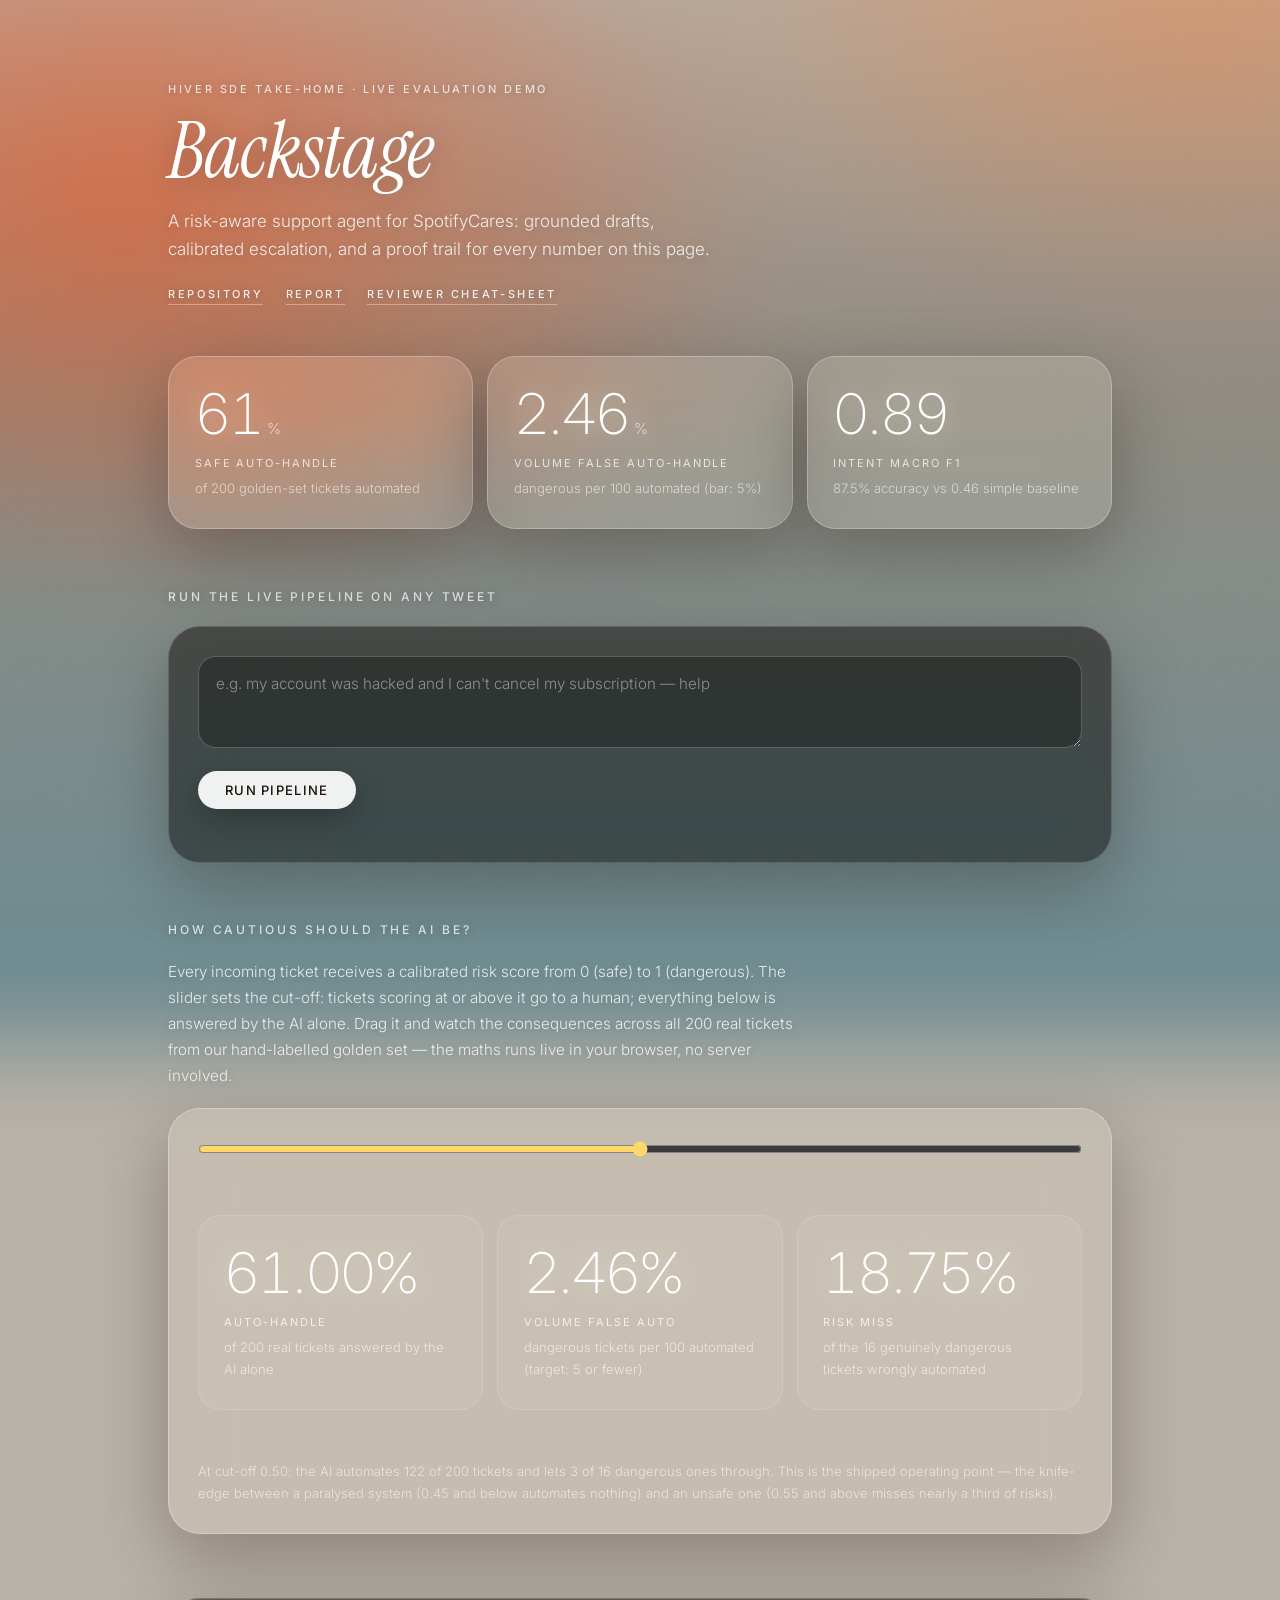
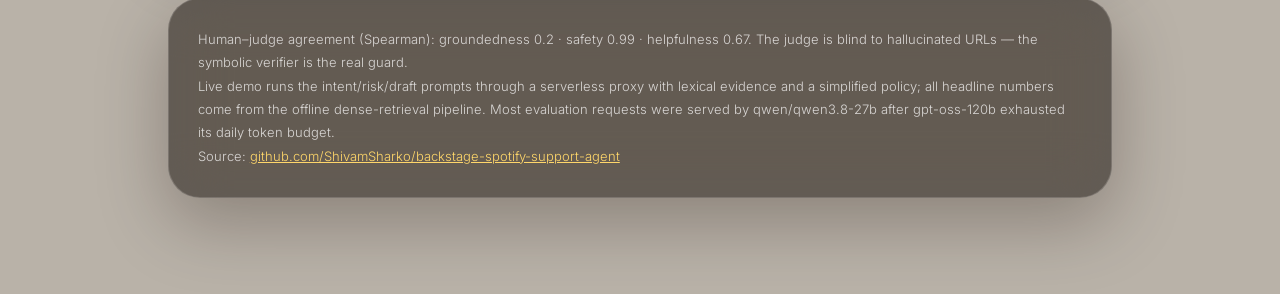
==== web/index.html @ 14a03a80 "Spotify-branded blurred photo backgrounds: desktop + mobile variants" ====
<!doctype html>
<html lang="en">
<head>
<meta charset="utf-8">
<meta name="viewport" content="width=device-width,initial-scale=1">
<title>Backstage — SpotifyCares AI support agent</title>
<link rel="preconnect" href="https://fonts.googleapis.com">
<link rel="preconnect" href="https://fonts.gstatic.com" crossorigin>
<link href="https://fonts.googleapis.com/css2?family=Inter:wght@200;300;400;500&family=Instrument+Serif:ital@0;1&display=swap" rel="stylesheet">
<link rel="stylesheet" href="styles.css">
</head>
<body>
<div class="bg"></div><div class="grain"></div>
<div class="wrap">
  <header>
    <div class="eyebrow">Hiver SDE take-home · live evaluation demo</div>
    <h1>Backstage</h1>
    <p class="lede">A risk-aware support agent for SpotifyCares: grounded drafts, calibrated escalation, and a proof trail for every number on this page.</p>
    <nav class="eyebrow links">
      <a href="https://github.com/ShivamSharko/backstage-spotify-support-agent">repository</a>
      <a href="https://github.com/ShivamSharko/backstage-spotify-support-agent/blob/main/REPORT.md">report</a>
      <a href="https://github.com/ShivamSharko/backstage-spotify-support-agent/blob/main/REVIEW.md">reviewer cheat-sheet</a>
    </nav>
  </header>

  <div class="nums" id="nums"></div>

  <section>
    <h2>Run the live pipeline on any tweet</h2>
    <div class="panel glass dark">
      <textarea id="tweet" placeholder="e.g. my account was hacked and I can't cancel my subscription — help"></textarea>
      <button id="run">Run pipeline</button>
      <div id="out"></div>
    </div>
  </section>

  <section>
    <h2>How cautious should the AI be?</h2>
    <p class="expl">Every incoming ticket receives a calibrated risk score from 0 (safe) to 1 (dangerous). The slider sets the cut-off: tickets scoring at or above it go to a human; everything below is answered by the AI alone. Drag it and watch the consequences across all 200 real tickets from our hand-labelled golden set — the maths runs live in your browser, no server involved.</p>
    <div class="panel glass">
      <input type="range" id="thr" min="0.05" max="0.95" step="0.01" value="0.50">
      <div class="nums thin" id="live"></div>
      <p class="fine" id="thrlabel"></p>
    </div>
  </section>

  <footer id="foot" class="glass dark"></footer>
</div>
<script src="app.js"></script>
</body>
</html>
---- web/styles.css ----
*{box-sizing:border-box;margin:0}
body{background:#b9b2a8;color:#fff;font:400 1rem/1.65 "Inter",system-ui,sans-serif;-webkit-font-smoothing:antialiased;min-height:100vh;overflow-x:hidden}
.bg{position:fixed;inset:-80px;z-index:0;background:#b9b2a8 url("assets/bg.jpg") center/cover no-repeat;filter:blur(42px) saturate(1.35) brightness(.94);transform:scale(1.12)}
.bg::after{content:"";position:absolute;inset:0;background:radial-gradient(60% 50% at 18% 28%,rgba(232,80,30,.5),transparent 70%),radial-gradient(50% 40% at 85% 12%,rgba(242,136,75,.42),transparent 70%),linear-gradient(180deg,rgba(233,228,221,.38),rgba(12,10,9,.18) 42%,rgba(22,96,122,.38) 92%)}
@media (max-width:640px){.bg{background-image:url("assets/bg-mobile.jpg")}}
.grain{position:fixed;inset:0;z-index:1;opacity:.08;pointer-events:none;background-image:url("data:image/svg+xml,%3Csvg xmlns='http://www.w3.org/2000/svg' width='120' height='120'%3E%3Cfilter id='n'%3E%3CfeTurbulence type='fractalNoise' baseFrequency='0.9' numOctaves='2'/%3E%3C/filter%3E%3Crect width='120' height='120' filter='url(%23n)' opacity='0.6'/%3E%3C/svg%3E")}
.wrap{position:relative;z-index:2;max-width:62rem;margin:0 auto;padding:5rem 1.5rem 6rem}
.eyebrow{font-size:.6875rem;letter-spacing:.24em;text-transform:uppercase;color:rgba(255,255,255,.74);font-weight:500;text-shadow:0 1px 10px rgba(0,0,0,.28)}
.links{margin-top:1.4rem;display:flex;gap:1.4rem;flex-wrap:wrap}
.links a{color:rgba(255,255,255,.88);text-decoration:none;border-bottom:1px solid rgba(255,255,255,.35)}
.links a:hover{color:#ffd76a;border-color:#ffd76a}
h1{font-family:"Instrument Serif",serif;font-style:italic;font-weight:400;font-size:clamp(3rem,7.5vw,4.8rem);line-height:1;letter-spacing:-.01em;margin-top:.9rem;text-shadow:0 2px 30px rgba(0,0,0,.28)}
.lede{max-width:34rem;color:rgba(255,255,255,.85);font-size:1.0625rem;font-weight:300;margin-top:1.1rem;text-shadow:0 1px 12px rgba(0,0,0,.22)}
.expl{max-width:40rem;color:rgba(255,255,255,.82);font-size:.95rem;font-weight:300;line-height:1.7;margin-bottom:1.2rem;text-shadow:0 1px 12px rgba(0,0,0,.25)}
.glass{background:rgba(255,255,255,.14);backdrop-filter:blur(28px) saturate(1.6);-webkit-backdrop-filter:blur(28px) saturate(1.6);border:1px solid rgba(255,255,255,.28);box-shadow:0 24px 70px rgba(20,8,2,.28)}
.glass.dark{background:rgba(18,13,10,.52);border-color:rgba(255,255,255,.16)}
.nums{display:grid;grid-template-columns:repeat(3,1fr);gap:14px;margin:3.2rem 0}
.num{background:rgba(255,255,255,.14);backdrop-filter:blur(28px) saturate(1.6);-webkit-backdrop-filter:blur(28px) saturate(1.6);border:1px solid rgba(255,255,255,.26);border-radius:1.8rem;box-shadow:0 24px 70px rgba(20,8,2,.28);padding:1.8rem 1.6rem}
.nums.thin .num{background:rgba(255,255,255,.06);backdrop-filter:none;-webkit-backdrop-filter:none;border-color:rgba(255,255,255,.12);box-shadow:none;border-radius:1.4rem}
.num b{display:block;font-weight:200;font-size:clamp(2.3rem,4.8vw,3.5rem);letter-spacing:-.035em;line-height:1;font-variant-numeric:tabular-nums;text-shadow:0 0 26px rgba(255,255,255,.45)}
.num b i{font-style:normal;font-size:.95rem;font-weight:300;color:rgba(255,255,255,.65);margin-left:.3rem}
.num span{display:block;margin-top:.75rem;font-size:.6875rem;letter-spacing:.18em;text-transform:uppercase;color:rgba(255,255,255,.74)}
.num em{display:block;font-style:normal;font-size:.8125rem;font-weight:300;color:rgba(255,255,255,.62);margin-top:.4rem}
section{margin:3.6rem 0}
h2{font-size:.75rem;letter-spacing:.24em;text-transform:uppercase;font-weight:500;color:rgba(255,255,255,.78);margin-bottom:1.2rem;text-shadow:0 1px 10px rgba(0,0,0,.28)}
.panel{padding:1.8rem;border-radius:2rem}
textarea{width:100%;min-height:92px;resize:vertical;background:rgba(0,0,0,.28);border:1px solid rgba(255,255,255,.22);border-radius:1.1rem;color:#fff;padding:.95rem 1.1rem;font:300 .95rem/1.6 "Inter",system-ui,sans-serif}
textarea::placeholder{color:rgba(255,255,255,.45)}
textarea:focus{outline:none;border-color:rgba(255,215,106,.7)}
button{margin-top:1rem;background:rgba(255,255,255,.92);color:#1c1108;border:0;border-radius:999px;padding:.78rem 1.7rem;font:500 .8125rem/1 "Inter",sans-serif;letter-spacing:.1em;text-transform:uppercase;cursor:pointer;box-shadow:0 10px 30px rgba(0,0,0,.25)}
button:disabled{opacity:.5;cursor:default}
#out{margin-top:1.5rem}
.stage{border-top:1px solid rgba(255,255,255,.14);padding:1.05rem 0;font-weight:300;font-size:.95rem;color:rgba(255,255,255,.92)}
.stage:first-child{border-top:0}
.stage .eyebrow{display:block;margin-bottom:.45rem}
.stage .bad{color:#ffb0a0;font-weight:400}
.stage .ok{color:#a5e8c0;font-weight:400}
.ev{color:rgba(255,255,255,.7);font-size:.875rem;border-left:2px solid rgba(255,215,106,.65);padding:.35rem 0 .35rem .9rem;margin:.5rem 0}
.fine{font-size:.8125rem;font-weight:300;color:rgba(255,255,255,.6);margin-top:.9rem}
input[type=range]{width:100%;accent-color:#ffd76a}
footer{margin-top:4rem;padding:1.8rem;border-radius:2rem;font-size:.8125rem;font-weight:300;color:rgba(255,255,255,.75);line-height:1.8}
footer a{color:#ffd76a}
@media(max-width:640px){.nums{grid-template-columns:1fr}}
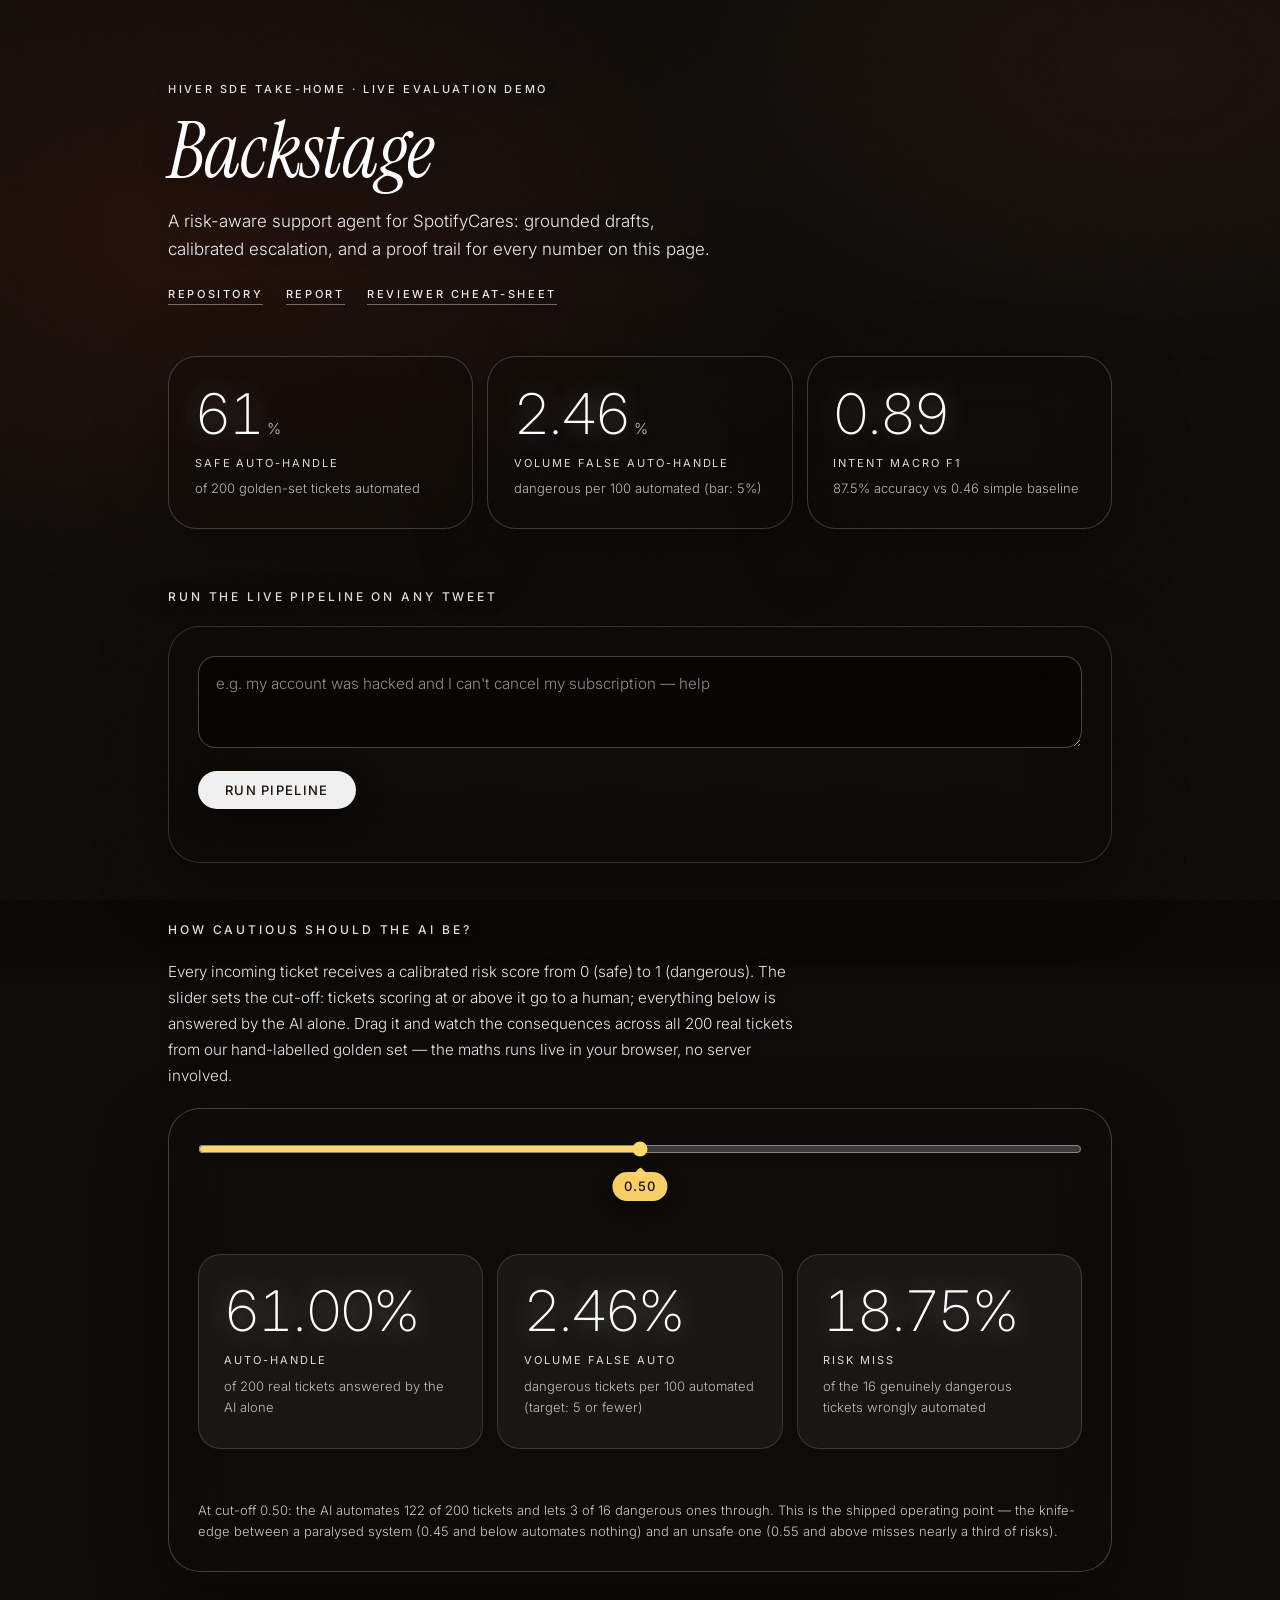
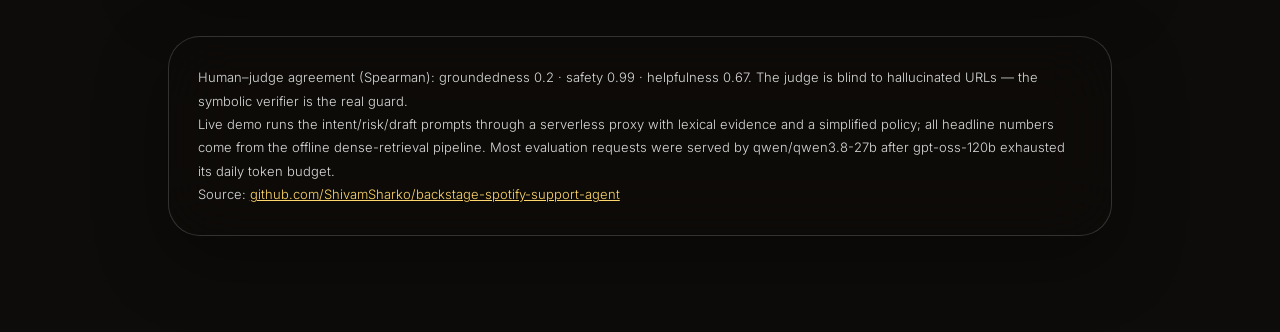
==== commit 02b26686: "Contrast rescue (dark scrim + dark frost + brighter type) and live cut-off bubble with zone colors" ====
--- a/web/index.html
+++ b/web/index.html
@@ -38,7 +38,10 @@
     <h2>How cautious should the AI be?</h2>
     <p class="expl">Every incoming ticket receives a calibrated risk score from 0 (safe) to 1 (dangerous). The slider sets the cut-off: tickets scoring at or above it go to a human; everything below is answered by the AI alone. Drag it and watch the consequences across all 200 real tickets from our hand-labelled golden set — the maths runs live in your browser, no server involved.</p>
     <div class="panel glass">
-      <input type="range" id="thr" min="0.05" max="0.95" step="0.01" value="0.50">
+      <div class="sliderwrap">
+        <input type="range" id="thr" min="0.05" max="0.95" step="0.01" value="0.50">
+        <div class="thrval" id="thrval">0.50</div>
+      </div>
       <div class="nums thin" id="live"></div>
       <p class="fine" id="thrlabel"></p>
     </div>
--- a/web/styles.css
+++ b/web/styles.css
@@ -1,43 +1,49 @@
 *{box-sizing:border-box;margin:0}
-body{background:#b9b2a8;color:#fff;font:400 1rem/1.65 "Inter",system-ui,sans-serif;-webkit-font-smoothing:antialiased;min-height:100vh;overflow-x:hidden}
-.bg{position:fixed;inset:-80px;z-index:0;background:#b9b2a8 url("assets/bg.jpg") center/cover no-repeat;filter:blur(42px) saturate(1.35) brightness(.94);transform:scale(1.12)}
-.bg::after{content:"";position:absolute;inset:0;background:radial-gradient(60% 50% at 18% 28%,rgba(232,80,30,.5),transparent 70%),radial-gradient(50% 40% at 85% 12%,rgba(242,136,75,.42),transparent 70%),linear-gradient(180deg,rgba(233,228,221,.38),rgba(12,10,9,.18) 42%,rgba(22,96,122,.38) 92%)}
-@media (max-width:640px){.bg{background-image:url("assets/bg-mobile.jpg")}}
+body{background:#0e0c0a;color:#fff;font:400 1rem/1.65 "Inter",system-ui,sans-serif;-webkit-font-smoothing:antialiased;min-height:100vh;overflow-x:hidden}
+.bg{position:fixed;inset:-40px;z-index:0;background:#0e0c0a url("assets/bg.jpg") center/cover no-repeat;filter:blur(6px) saturate(1.12) brightness(.92);transform:scale(1.06)}
+.bg::after{content:"";position:absolute;inset:0;background:linear-gradient(180deg,rgba(10,8,6,.46),rgba(10,8,6,.30) 45%,rgba(10,8,6,.52)),radial-gradient(60% 50% at 18% 28%,rgba(232,80,30,.16),transparent 70%),radial-gradient(50% 40% at 85% 12%,rgba(242,136,75,.12),transparent 70%)}
 .grain{position:fixed;inset:0;z-index:1;opacity:.08;pointer-events:none;background-image:url("data:image/svg+xml,%3Csvg xmlns='http://www.w3.org/2000/svg' width='120' height='120'%3E%3Cfilter id='n'%3E%3CfeTurbulence type='fractalNoise' baseFrequency='0.9' numOctaves='2'/%3E%3C/filter%3E%3Crect width='120' height='120' filter='url(%23n)' opacity='0.6'/%3E%3C/svg%3E")}
 .wrap{position:relative;z-index:2;max-width:62rem;margin:0 auto;padding:5rem 1.5rem 6rem}
-.eyebrow{font-size:.6875rem;letter-spacing:.24em;text-transform:uppercase;color:rgba(255,255,255,.74);font-weight:500;text-shadow:0 1px 10px rgba(0,0,0,.28)}
+.eyebrow{font-size:.6875rem;letter-spacing:.24em;text-transform:uppercase;color:rgba(255,255,255,.88);font-weight:500;text-shadow:0 1px 12px rgba(0,0,0,.5)}
 .links{margin-top:1.4rem;display:flex;gap:1.4rem;flex-wrap:wrap}
-.links a{color:rgba(255,255,255,.88);text-decoration:none;border-bottom:1px solid rgba(255,255,255,.35)}
+.links a{color:rgba(255,255,255,.92);text-decoration:none;border-bottom:1px solid rgba(255,255,255,.4)}
 .links a:hover{color:#ffd76a;border-color:#ffd76a}
-h1{font-family:"Instrument Serif",serif;font-style:italic;font-weight:400;font-size:clamp(3rem,7.5vw,4.8rem);line-height:1;letter-spacing:-.01em;margin-top:.9rem;text-shadow:0 2px 30px rgba(0,0,0,.28)}
-.lede{max-width:34rem;color:rgba(255,255,255,.85);font-size:1.0625rem;font-weight:300;margin-top:1.1rem;text-shadow:0 1px 12px rgba(0,0,0,.22)}
-.expl{max-width:40rem;color:rgba(255,255,255,.82);font-size:.95rem;font-weight:300;line-height:1.7;margin-bottom:1.2rem;text-shadow:0 1px 12px rgba(0,0,0,.25)}
-.glass{background:rgba(255,255,255,.14);backdrop-filter:blur(28px) saturate(1.6);-webkit-backdrop-filter:blur(28px) saturate(1.6);border:1px solid rgba(255,255,255,.28);box-shadow:0 24px 70px rgba(20,8,2,.28)}
-.glass.dark{background:rgba(18,13,10,.52);border-color:rgba(255,255,255,.16)}
+h1{font-family:"Instrument Serif",serif;font-style:italic;font-weight:400;font-size:clamp(3rem,7.5vw,4.8rem);line-height:1;letter-spacing:-.01em;margin-top:.9rem;text-shadow:0 2px 26px rgba(0,0,0,.55)}
+.lede{max-width:34rem;color:rgba(255,255,255,.92);font-size:1.0625rem;font-weight:300;margin-top:1.1rem;text-shadow:0 1px 14px rgba(0,0,0,.45)}
+.glass{background:rgba(14,11,9,.46);backdrop-filter:blur(34px) saturate(1.4);-webkit-backdrop-filter:blur(34px) saturate(1.4);border:1px solid rgba(255,255,255,.22);box-shadow:0 24px 70px rgba(0,0,0,.35)}
+.glass.dark{background:rgba(14,11,9,.56);border-color:rgba(255,255,255,.16)}
 .nums{display:grid;grid-template-columns:repeat(3,1fr);gap:14px;margin:3.2rem 0}
-.num{background:rgba(255,255,255,.14);backdrop-filter:blur(28px) saturate(1.6);-webkit-backdrop-filter:blur(28px) saturate(1.6);border:1px solid rgba(255,255,255,.26);border-radius:1.8rem;box-shadow:0 24px 70px rgba(20,8,2,.28);padding:1.8rem 1.6rem}
-.nums.thin .num{background:rgba(255,255,255,.06);backdrop-filter:none;-webkit-backdrop-filter:none;border-color:rgba(255,255,255,.12);box-shadow:none;border-radius:1.4rem}
-.num b{display:block;font-weight:200;font-size:clamp(2.3rem,4.8vw,3.5rem);letter-spacing:-.035em;line-height:1;font-variant-numeric:tabular-nums;text-shadow:0 0 26px rgba(255,255,255,.45)}
-.num b i{font-style:normal;font-size:.95rem;font-weight:300;color:rgba(255,255,255,.65);margin-left:.3rem}
-.num span{display:block;margin-top:.75rem;font-size:.6875rem;letter-spacing:.18em;text-transform:uppercase;color:rgba(255,255,255,.74)}
-.num em{display:block;font-style:normal;font-size:.8125rem;font-weight:300;color:rgba(255,255,255,.62);margin-top:.4rem}
+.num{background:rgba(14,11,9,.42);backdrop-filter:blur(34px) saturate(1.4);-webkit-backdrop-filter:blur(34px) saturate(1.4);border:1px solid rgba(255,255,255,.2);border-radius:1.8rem;box-shadow:0 24px 70px rgba(0,0,0,.35);padding:1.8rem 1.6rem}
+.nums.thin .num{background:rgba(255,255,255,.05);backdrop-filter:none;-webkit-backdrop-filter:none;border-color:rgba(255,255,255,.14);box-shadow:none;border-radius:1.4rem}
+.num b{display:block;font-weight:200;font-size:clamp(2.3rem,4.8vw,3.5rem);letter-spacing:-.035em;line-height:1;font-variant-numeric:tabular-nums;text-shadow:0 0 26px rgba(255,255,255,.4),0 2px 10px rgba(0,0,0,.45)}
+.num b i{font-style:normal;font-size:.95rem;font-weight:300;color:rgba(255,255,255,.75);margin-left:.3rem}
+.num span{display:block;margin-top:.75rem;font-size:.6875rem;letter-spacing:.18em;text-transform:uppercase;color:rgba(255,255,255,.85)}
+.num em{display:block;font-style:normal;font-size:.8125rem;font-weight:300;color:rgba(255,255,255,.72);margin-top:.4rem}
 section{margin:3.6rem 0}
-h2{font-size:.75rem;letter-spacing:.24em;text-transform:uppercase;font-weight:500;color:rgba(255,255,255,.78);margin-bottom:1.2rem;text-shadow:0 1px 10px rgba(0,0,0,.28)}
+h2{font-size:.75rem;letter-spacing:.24em;text-transform:uppercase;font-weight:500;color:rgba(255,255,255,.9);margin-bottom:1.2rem;text-shadow:0 1px 12px rgba(0,0,0,.5)}
+.expl{max-width:40rem;color:rgba(255,255,255,.9);font-size:.95rem;font-weight:300;line-height:1.7;margin-bottom:1.2rem;text-shadow:0 1px 12px rgba(0,0,0,.4)}
 .panel{padding:1.8rem;border-radius:2rem}
-textarea{width:100%;min-height:92px;resize:vertical;background:rgba(0,0,0,.28);border:1px solid rgba(255,255,255,.22);border-radius:1.1rem;color:#fff;padding:.95rem 1.1rem;font:300 .95rem/1.6 "Inter",system-ui,sans-serif}
-textarea::placeholder{color:rgba(255,255,255,.45)}
+textarea{width:100%;min-height:92px;resize:vertical;background:rgba(0,0,0,.42);border:1px solid rgba(255,255,255,.25);border-radius:1.1rem;color:#fff;padding:.95rem 1.1rem;font:300 .95rem/1.6 "Inter",system-ui,sans-serif}
+textarea::placeholder{color:rgba(255,255,255,.55)}
 textarea:focus{outline:none;border-color:rgba(255,215,106,.7)}
-button{margin-top:1rem;background:rgba(255,255,255,.92);color:#1c1108;border:0;border-radius:999px;padding:.78rem 1.7rem;font:500 .8125rem/1 "Inter",sans-serif;letter-spacing:.1em;text-transform:uppercase;cursor:pointer;box-shadow:0 10px 30px rgba(0,0,0,.25)}
+button{margin-top:1rem;background:rgba(255,255,255,.94);color:#1c1108;border:0;border-radius:999px;padding:.78rem 1.7rem;font:500 .8125rem/1 "Inter",sans-serif;letter-spacing:.1em;text-transform:uppercase;cursor:pointer;box-shadow:0 10px 30px rgba(0,0,0,.35)}
 button:disabled{opacity:.5;cursor:default}
 #out{margin-top:1.5rem}
-.stage{border-top:1px solid rgba(255,255,255,.14);padding:1.05rem 0;font-weight:300;font-size:.95rem;color:rgba(255,255,255,.92)}
+.stage{border-top:1px solid rgba(255,255,255,.16);padding:1.05rem 0;font-weight:300;font-size:.95rem;color:rgba(255,255,255,.95)}
 .stage:first-child{border-top:0}
 .stage .eyebrow{display:block;margin-bottom:.45rem}
 .stage .bad{color:#ffb0a0;font-weight:400}
 .stage .ok{color:#a5e8c0;font-weight:400}
-.ev{color:rgba(255,255,255,.7);font-size:.875rem;border-left:2px solid rgba(255,215,106,.65);padding:.35rem 0 .35rem .9rem;margin:.5rem 0}
-.fine{font-size:.8125rem;font-weight:300;color:rgba(255,255,255,.6);margin-top:.9rem}
+.ev{color:rgba(255,255,255,.78);font-size:.875rem;border-left:2px solid rgba(255,215,106,.65);padding:.35rem 0 .35rem .9rem;margin:.5rem 0}
+.fine{font-size:.8125rem;font-weight:300;color:rgba(255,255,255,.78);margin-top:.9rem}
+.sliderwrap{position:relative;padding-bottom:2.4rem}
 input[type=range]{width:100%;accent-color:#ffd76a}
-footer{margin-top:4rem;padding:1.8rem;border-radius:2rem;font-size:.8125rem;font-weight:300;color:rgba(255,255,255,.75);line-height:1.8}
+.thrval{position:absolute;top:calc(100% - 1.9rem);transform:translateX(-50%);background:rgba(255,215,106,.96);color:#1c1108;font:500 .8125rem/1 "Inter",sans-serif;letter-spacing:.06em;padding:.5rem .75rem;border-radius:999px;box-shadow:0 6px 18px rgba(0,0,0,.4);transition:left .05s linear,background .25s}
+.thrval::before{content:"";position:absolute;left:50%;top:-3px;width:9px;height:9px;background:inherit;transform:translateX(-50%) rotate(45deg);border-radius:2px}
+.thrval.calm{background:rgba(143,211,167,.96)}
+.thrval.warn{background:rgba(255,143,122,.96)}
+.pulse{animation:pulse .35s ease}
+@keyframes pulse{0%{transform:scale(1.07);text-shadow:0 0 34px rgba(255,255,255,.75),0 2px 10px rgba(0,0,0,.45)}100%{transform:scale(1)}}
+footer{margin-top:4rem;padding:1.8rem;border-radius:2rem;font-size:.8125rem;font-weight:300;color:rgba(255,255,255,.85);line-height:1.8}
 footer a{color:#ffd76a}
-@media(max-width:640px){.nums{grid-template-columns:1fr}}
+@media(max-width:640px){.nums{grid-template-columns:1fr}.bg{background-image:url("assets/bg-mobile.jpg")}}
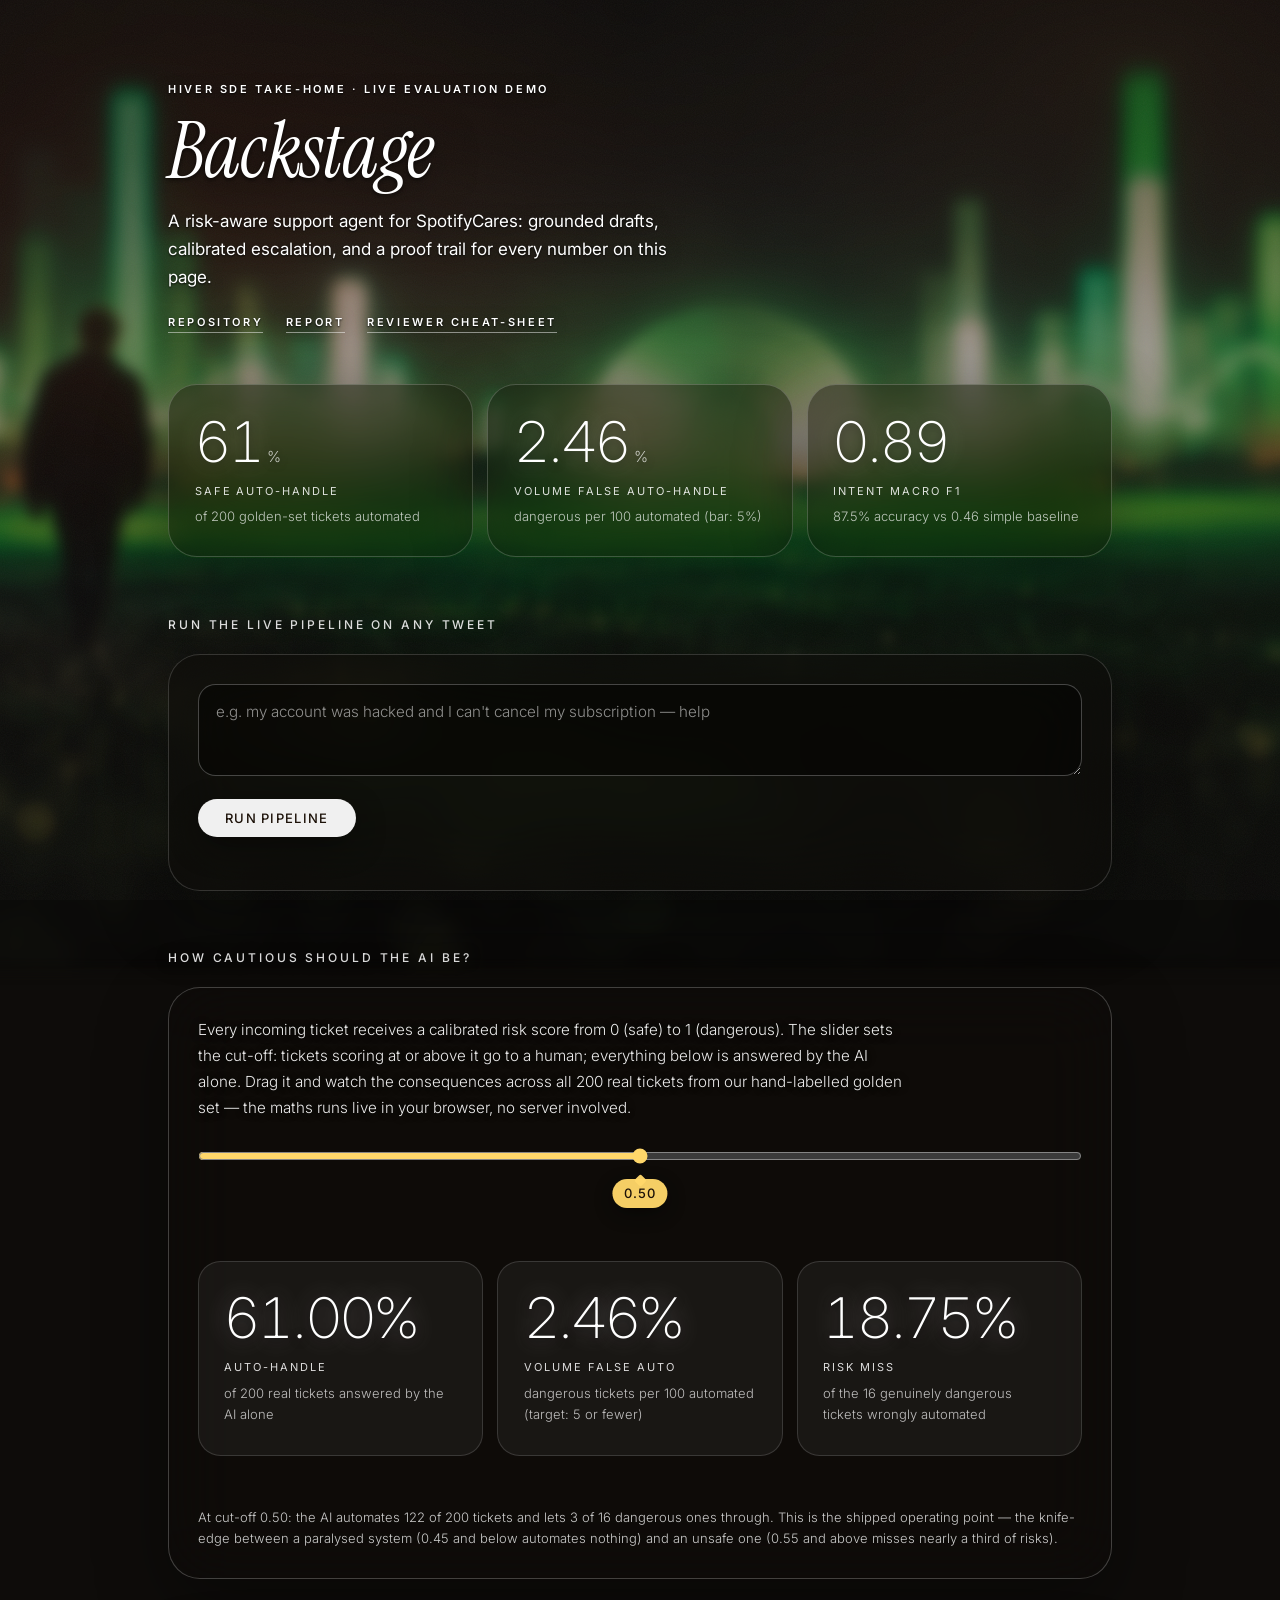
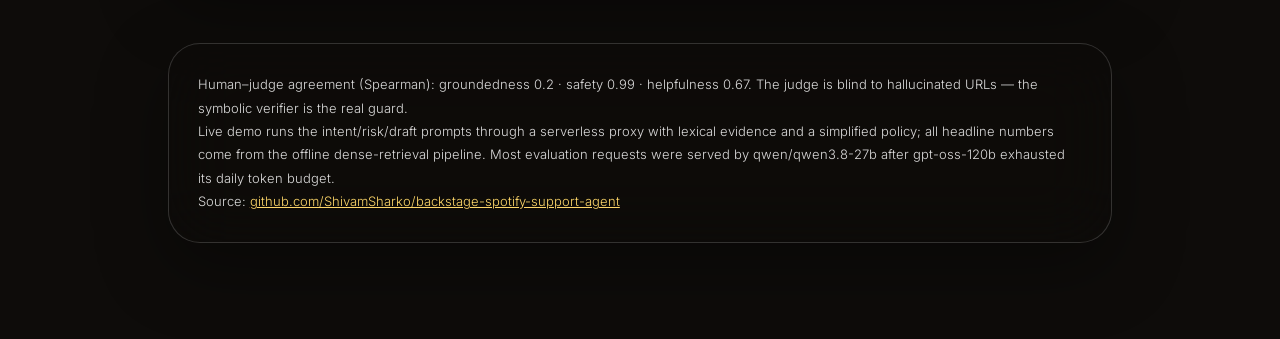
==== commit 96aee9bf: "Header legibility via layered text-shadows (no boxes); explainer moved inside glass panel" ====
--- a/web/index.html
+++ b/web/index.html
@@ -36,8 +36,8 @@
 
   <section>
     <h2>How cautious should the AI be?</h2>
-    <p class="expl">Every incoming ticket receives a calibrated risk score from 0 (safe) to 1 (dangerous). The slider sets the cut-off: tickets scoring at or above it go to a human; everything below is answered by the AI alone. Drag it and watch the consequences across all 200 real tickets from our hand-labelled golden set — the maths runs live in your browser, no server involved.</p>
     <div class="panel glass">
+      <p class="expl">Every incoming ticket receives a calibrated risk score from 0 (safe) to 1 (dangerous). The slider sets the cut-off: tickets scoring at or above it go to a human; everything below is answered by the AI alone. Drag it and watch the consequences across all 200 real tickets from our hand-labelled golden set — the maths runs live in your browser, no server involved.</p>
       <div class="sliderwrap">
         <input type="range" id="thr" min="0.05" max="0.95" step="0.01" value="0.50">
         <div class="thrval" id="thrval">0.50</div>
--- a/web/styles.css
+++ b/web/styles.css
@@ -1,15 +1,15 @@
 *{box-sizing:border-box;margin:0}
 body{background:#0e0c0a;color:#fff;font:400 1rem/1.65 "Inter",system-ui,sans-serif;-webkit-font-smoothing:antialiased;min-height:100vh;overflow-x:hidden}
-.bg{position:fixed;inset:-40px;z-index:0;background:#0e0c0a url("assets/bg.jpg") center/cover no-repeat;filter:blur(6px) saturate(1.12) brightness(.92);transform:scale(1.06)}
-.bg::after{content:"";position:absolute;inset:0;background:linear-gradient(180deg,rgba(10,8,6,.46),rgba(10,8,6,.30) 45%,rgba(10,8,6,.52)),radial-gradient(60% 50% at 18% 28%,rgba(232,80,30,.16),transparent 70%),radial-gradient(50% 40% at 85% 12%,rgba(242,136,75,.12),transparent 70%)}
+.bg{position:fixed;inset:-40px;z-index:0;background:#0e0c0a url("assets/bg.png") center/cover no-repeat;filter:blur(6px) saturate(1.12) brightness(.92);transform:scale(1.06)}
+.bg::after{content:"";position:absolute;inset:0;background:linear-gradient(180deg,rgba(10,8,6,.62),rgba(10,8,6,.34) 40%,rgba(10,8,6,.52)),radial-gradient(60% 50% at 18% 28%,rgba(232,80,30,.16),transparent 70%),radial-gradient(50% 40% at 85% 12%,rgba(242,136,75,.12),transparent 70%)}
 .grain{position:fixed;inset:0;z-index:1;opacity:.08;pointer-events:none;background-image:url("data:image/svg+xml,%3Csvg xmlns='http://www.w3.org/2000/svg' width='120' height='120'%3E%3Cfilter id='n'%3E%3CfeTurbulence type='fractalNoise' baseFrequency='0.9' numOctaves='2'/%3E%3C/filter%3E%3Crect width='120' height='120' filter='url(%23n)' opacity='0.6'/%3E%3C/svg%3E")}
 .wrap{position:relative;z-index:2;max-width:62rem;margin:0 auto;padding:5rem 1.5rem 6rem}
-.eyebrow{font-size:.6875rem;letter-spacing:.24em;text-transform:uppercase;color:rgba(255,255,255,.88);font-weight:500;text-shadow:0 1px 12px rgba(0,0,0,.5)}
+.eyebrow{font-size:.6875rem;letter-spacing:.24em;text-transform:uppercase;color:#fff;font-weight:600;text-shadow:0 1px 2px rgba(0,0,0,.85),0 2px 14px rgba(0,0,0,.6)}
 .links{margin-top:1.4rem;display:flex;gap:1.4rem;flex-wrap:wrap}
-.links a{color:rgba(255,255,255,.92);text-decoration:none;border-bottom:1px solid rgba(255,255,255,.4)}
+.links a{color:#fff;text-decoration:none;border-bottom:1px solid rgba(255,255,255,.5);text-shadow:0 1px 2px rgba(0,0,0,.85),0 2px 14px rgba(0,0,0,.6)}
 .links a:hover{color:#ffd76a;border-color:#ffd76a}
-h1{font-family:"Instrument Serif",serif;font-style:italic;font-weight:400;font-size:clamp(3rem,7.5vw,4.8rem);line-height:1;letter-spacing:-.01em;margin-top:.9rem;text-shadow:0 2px 26px rgba(0,0,0,.55)}
-.lede{max-width:34rem;color:rgba(255,255,255,.92);font-size:1.0625rem;font-weight:300;margin-top:1.1rem;text-shadow:0 1px 14px rgba(0,0,0,.45)}
+h1{font-family:"Instrument Serif",serif;font-style:italic;font-weight:400;font-size:clamp(3rem,7.5vw,4.8rem);line-height:1;letter-spacing:-.01em;margin-top:.9rem;text-shadow:0 2px 4px rgba(0,0,0,.6),0 8px 44px rgba(0,0,0,.55)}
+.lede{max-width:34rem;color:#fff;font-size:1.0625rem;font-weight:400;margin-top:1.1rem;text-shadow:0 1px 2px rgba(0,0,0,.85),0 2px 16px rgba(0,0,0,.6)}
 .glass{background:rgba(14,11,9,.46);backdrop-filter:blur(34px) saturate(1.4);-webkit-backdrop-filter:blur(34px) saturate(1.4);border:1px solid rgba(255,255,255,.22);box-shadow:0 24px 70px rgba(0,0,0,.35)}
 .glass.dark{background:rgba(14,11,9,.56);border-color:rgba(255,255,255,.16)}
 .nums{display:grid;grid-template-columns:repeat(3,1fr);gap:14px;margin:3.2rem 0}
@@ -21,7 +21,7 @@
 .num em{display:block;font-style:normal;font-size:.8125rem;font-weight:300;color:rgba(255,255,255,.72);margin-top:.4rem}
 section{margin:3.6rem 0}
 h2{font-size:.75rem;letter-spacing:.24em;text-transform:uppercase;font-weight:500;color:rgba(255,255,255,.9);margin-bottom:1.2rem;text-shadow:0 1px 12px rgba(0,0,0,.5)}
-.expl{max-width:40rem;color:rgba(255,255,255,.9);font-size:.95rem;font-weight:300;line-height:1.7;margin-bottom:1.2rem;text-shadow:0 1px 12px rgba(0,0,0,.4)}
+.expl{max-width:44rem;color:rgba(255,255,255,.92);font-size:.95rem;font-weight:300;line-height:1.7;margin-bottom:1.5rem;text-shadow:0 1px 10px rgba(0,0,0,.35)}
 .panel{padding:1.8rem;border-radius:2rem}
 textarea{width:100%;min-height:92px;resize:vertical;background:rgba(0,0,0,.42);border:1px solid rgba(255,255,255,.25);border-radius:1.1rem;color:#fff;padding:.95rem 1.1rem;font:300 .95rem/1.6 "Inter",system-ui,sans-serif}
 textarea::placeholder{color:rgba(255,255,255,.55)}
@@ -46,4 +46,4 @@
 @keyframes pulse{0%{transform:scale(1.07);text-shadow:0 0 34px rgba(255,255,255,.75),0 2px 10px rgba(0,0,0,.45)}100%{transform:scale(1)}}
 footer{margin-top:4rem;padding:1.8rem;border-radius:2rem;font-size:.8125rem;font-weight:300;color:rgba(255,255,255,.85);line-height:1.8}
 footer a{color:#ffd76a}
-@media(max-width:640px){.nums{grid-template-columns:1fr}.bg{background-image:url("assets/bg-mobile.jpg")}}
+@media(max-width:640px){.nums{grid-template-columns:1fr}.bg{background-image:url("assets/bg-mobile.png")}}
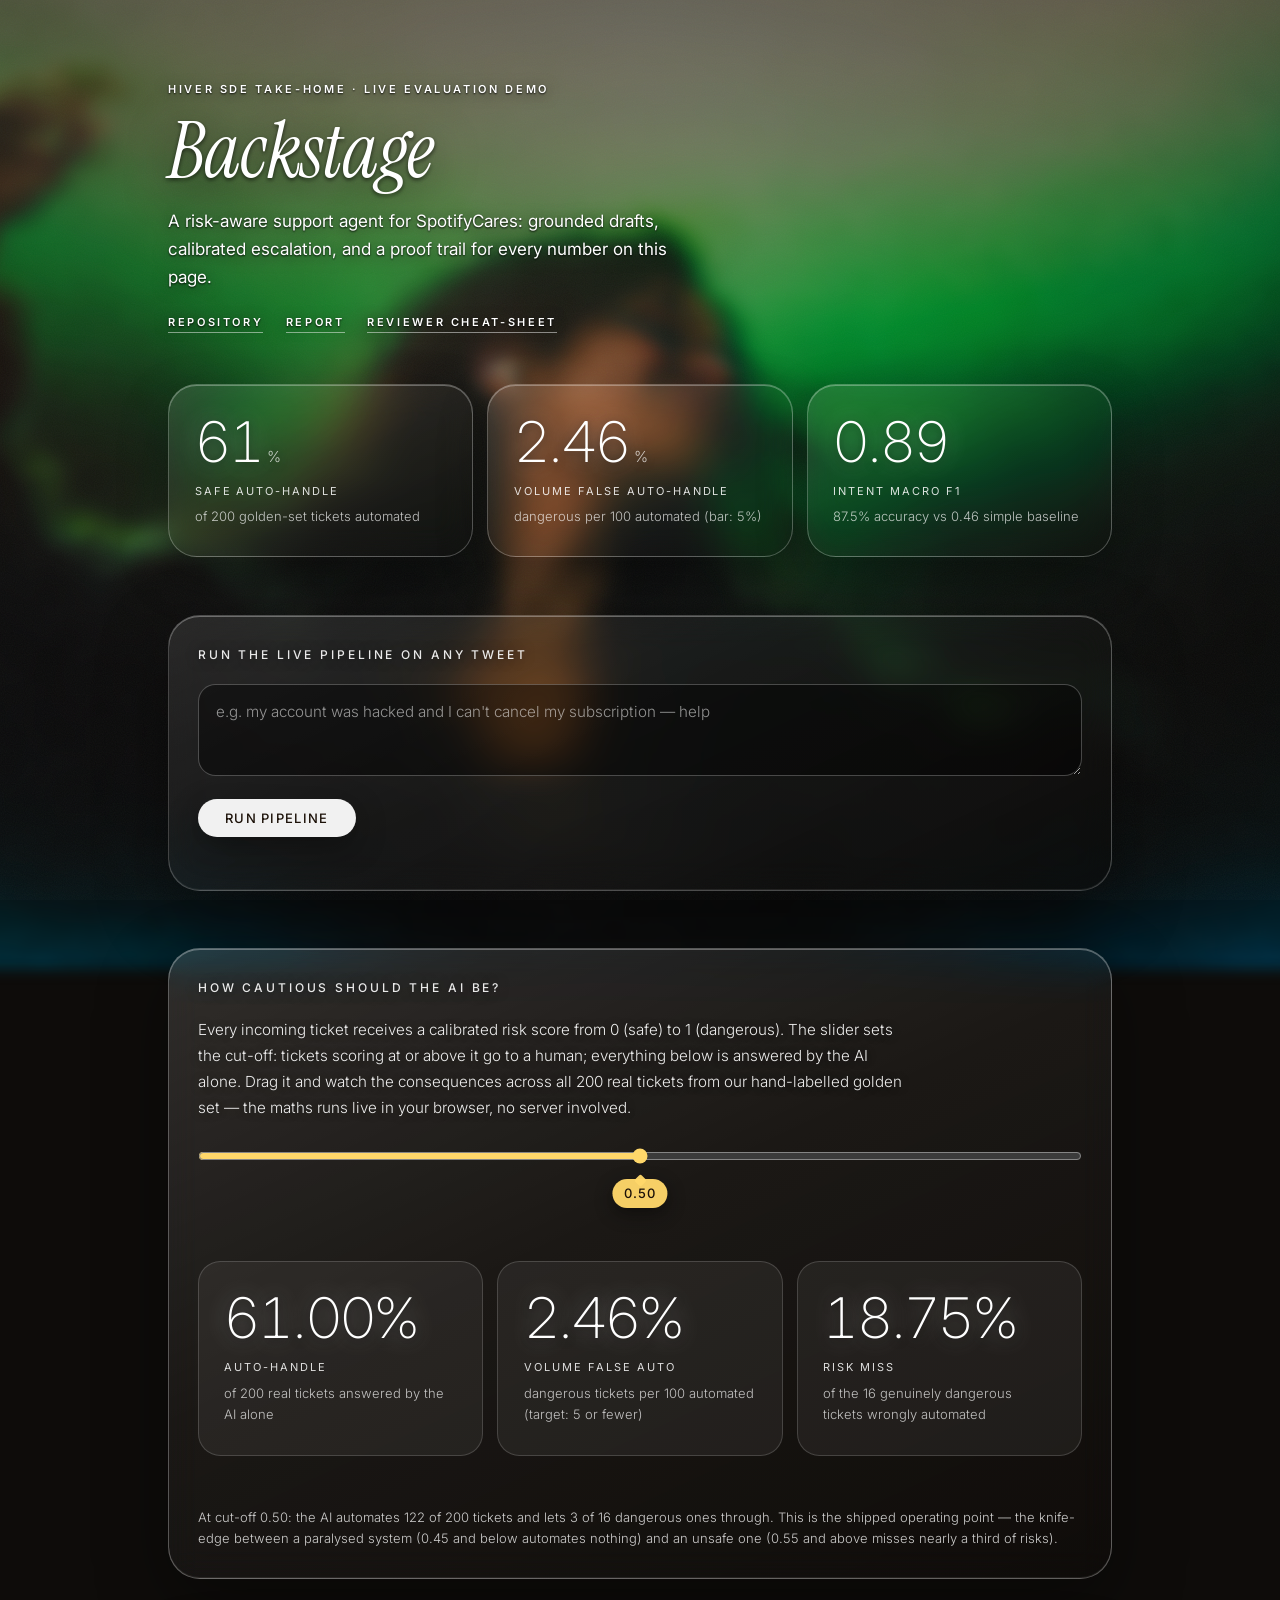
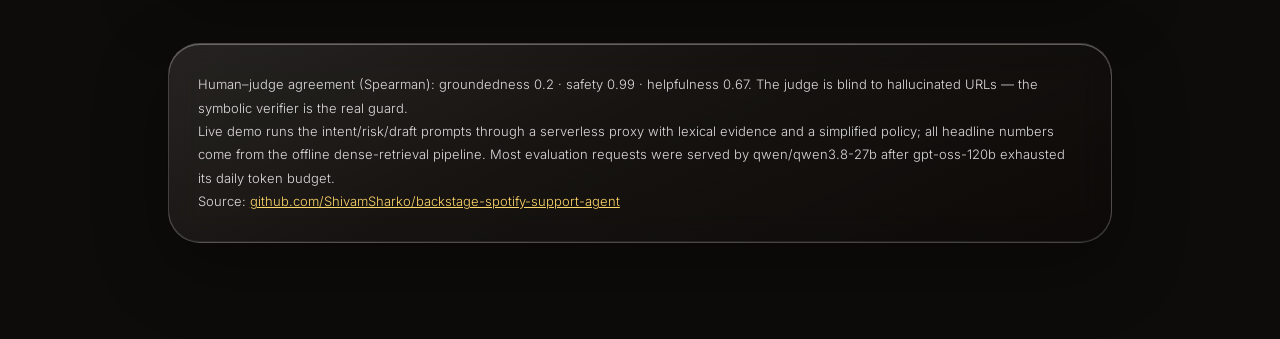
==== commit e9ac0f62: "Headings inside panels; glossy see-through glass (blur 34->16, rim-light); balanced black/green bg p" ====
--- a/web/index.html
+++ b/web/index.html
@@ -26,8 +26,8 @@
   <div class="nums" id="nums"></div>
 
   <section>
-    <h2>Run the live pipeline on any tweet</h2>
     <div class="panel glass dark">
+      <h2>Run the live pipeline on any tweet</h2>
       <textarea id="tweet" placeholder="e.g. my account was hacked and I can't cancel my subscription — help"></textarea>
       <button id="run">Run pipeline</button>
       <div id="out"></div>
@@ -35,8 +35,8 @@
   </section>
 
   <section>
-    <h2>How cautious should the AI be?</h2>
     <div class="panel glass">
+      <h2>How cautious should the AI be?</h2>
       <p class="expl">Every incoming ticket receives a calibrated risk score from 0 (safe) to 1 (dangerous). The slider sets the cut-off: tickets scoring at or above it go to a human; everything below is answered by the AI alone. Drag it and watch the consequences across all 200 real tickets from our hand-labelled golden set — the maths runs live in your browser, no server involved.</p>
       <div class="sliderwrap">
         <input type="range" id="thr" min="0.05" max="0.95" step="0.01" value="0.50">
--- a/web/styles.css
+++ b/web/styles.css
@@ -10,17 +10,18 @@
 .links a:hover{color:#ffd76a;border-color:#ffd76a}
 h1{font-family:"Instrument Serif",serif;font-style:italic;font-weight:400;font-size:clamp(3rem,7.5vw,4.8rem);line-height:1;letter-spacing:-.01em;margin-top:.9rem;text-shadow:0 2px 4px rgba(0,0,0,.6),0 8px 44px rgba(0,0,0,.55)}
 .lede{max-width:34rem;color:#fff;font-size:1.0625rem;font-weight:400;margin-top:1.1rem;text-shadow:0 1px 2px rgba(0,0,0,.85),0 2px 16px rgba(0,0,0,.6)}
-.glass{background:rgba(14,11,9,.46);backdrop-filter:blur(34px) saturate(1.4);-webkit-backdrop-filter:blur(34px) saturate(1.4);border:1px solid rgba(255,255,255,.22);box-shadow:0 24px 70px rgba(0,0,0,.35)}
-.glass.dark{background:rgba(14,11,9,.56);border-color:rgba(255,255,255,.16)}
+.glass{background:linear-gradient(155deg,rgba(255,255,255,.14),rgba(255,255,255,.05) 45%,rgba(16,13,11,.22));backdrop-filter:blur(16px) saturate(1.35);-webkit-backdrop-filter:blur(16px) saturate(1.35);border:1px solid rgba(255,255,255,.30);box-shadow:inset 0 1px 0 rgba(255,255,255,.32),inset 0 -1px 0 rgba(255,255,255,.08),0 24px 70px rgba(0,0,0,.35)}
+.glass.dark{background:linear-gradient(155deg,rgba(255,255,255,.10),rgba(255,255,255,.03) 45%,rgba(10,8,6,.38));border-color:rgba(255,255,255,.22)}
 .nums{display:grid;grid-template-columns:repeat(3,1fr);gap:14px;margin:3.2rem 0}
-.num{background:rgba(14,11,9,.42);backdrop-filter:blur(34px) saturate(1.4);-webkit-backdrop-filter:blur(34px) saturate(1.4);border:1px solid rgba(255,255,255,.2);border-radius:1.8rem;box-shadow:0 24px 70px rgba(0,0,0,.35);padding:1.8rem 1.6rem}
-.nums.thin .num{background:rgba(255,255,255,.05);backdrop-filter:none;-webkit-backdrop-filter:none;border-color:rgba(255,255,255,.14);box-shadow:none;border-radius:1.4rem}
+.num{background:linear-gradient(155deg,rgba(255,255,255,.13),rgba(255,255,255,.04) 50%,rgba(16,13,11,.18));backdrop-filter:blur(16px) saturate(1.35);-webkit-backdrop-filter:blur(16px) saturate(1.35);border:1px solid rgba(255,255,255,.26);border-radius:1.8rem;box-shadow:inset 0 1px 0 rgba(255,255,255,.30),0 18px 50px rgba(0,0,0,.30);padding:1.8rem 1.6rem}
+.nums.thin .num{background:rgba(255,255,255,.06);backdrop-filter:none;-webkit-backdrop-filter:none;border-color:rgba(255,255,255,.16);box-shadow:none;border-radius:1.4rem}
 .num b{display:block;font-weight:200;font-size:clamp(2.3rem,4.8vw,3.5rem);letter-spacing:-.035em;line-height:1;font-variant-numeric:tabular-nums;text-shadow:0 0 26px rgba(255,255,255,.4),0 2px 10px rgba(0,0,0,.45)}
 .num b i{font-style:normal;font-size:.95rem;font-weight:300;color:rgba(255,255,255,.75);margin-left:.3rem}
 .num span{display:block;margin-top:.75rem;font-size:.6875rem;letter-spacing:.18em;text-transform:uppercase;color:rgba(255,255,255,.85)}
 .num em{display:block;font-style:normal;font-size:.8125rem;font-weight:300;color:rgba(255,255,255,.72);margin-top:.4rem}
 section{margin:3.6rem 0}
 h2{font-size:.75rem;letter-spacing:.24em;text-transform:uppercase;font-weight:500;color:rgba(255,255,255,.9);margin-bottom:1.2rem;text-shadow:0 1px 12px rgba(0,0,0,.5)}
+.panel h2{margin-top:0}
 .expl{max-width:44rem;color:rgba(255,255,255,.92);font-size:.95rem;font-weight:300;line-height:1.7;margin-bottom:1.5rem;text-shadow:0 1px 10px rgba(0,0,0,.35)}
 .panel{padding:1.8rem;border-radius:2rem}
 textarea{width:100%;min-height:92px;resize:vertical;background:rgba(0,0,0,.42);border:1px solid rgba(255,255,255,.25);border-radius:1.1rem;color:#fff;padding:.95rem 1.1rem;font:300 .95rem/1.6 "Inter",system-ui,sans-serif}
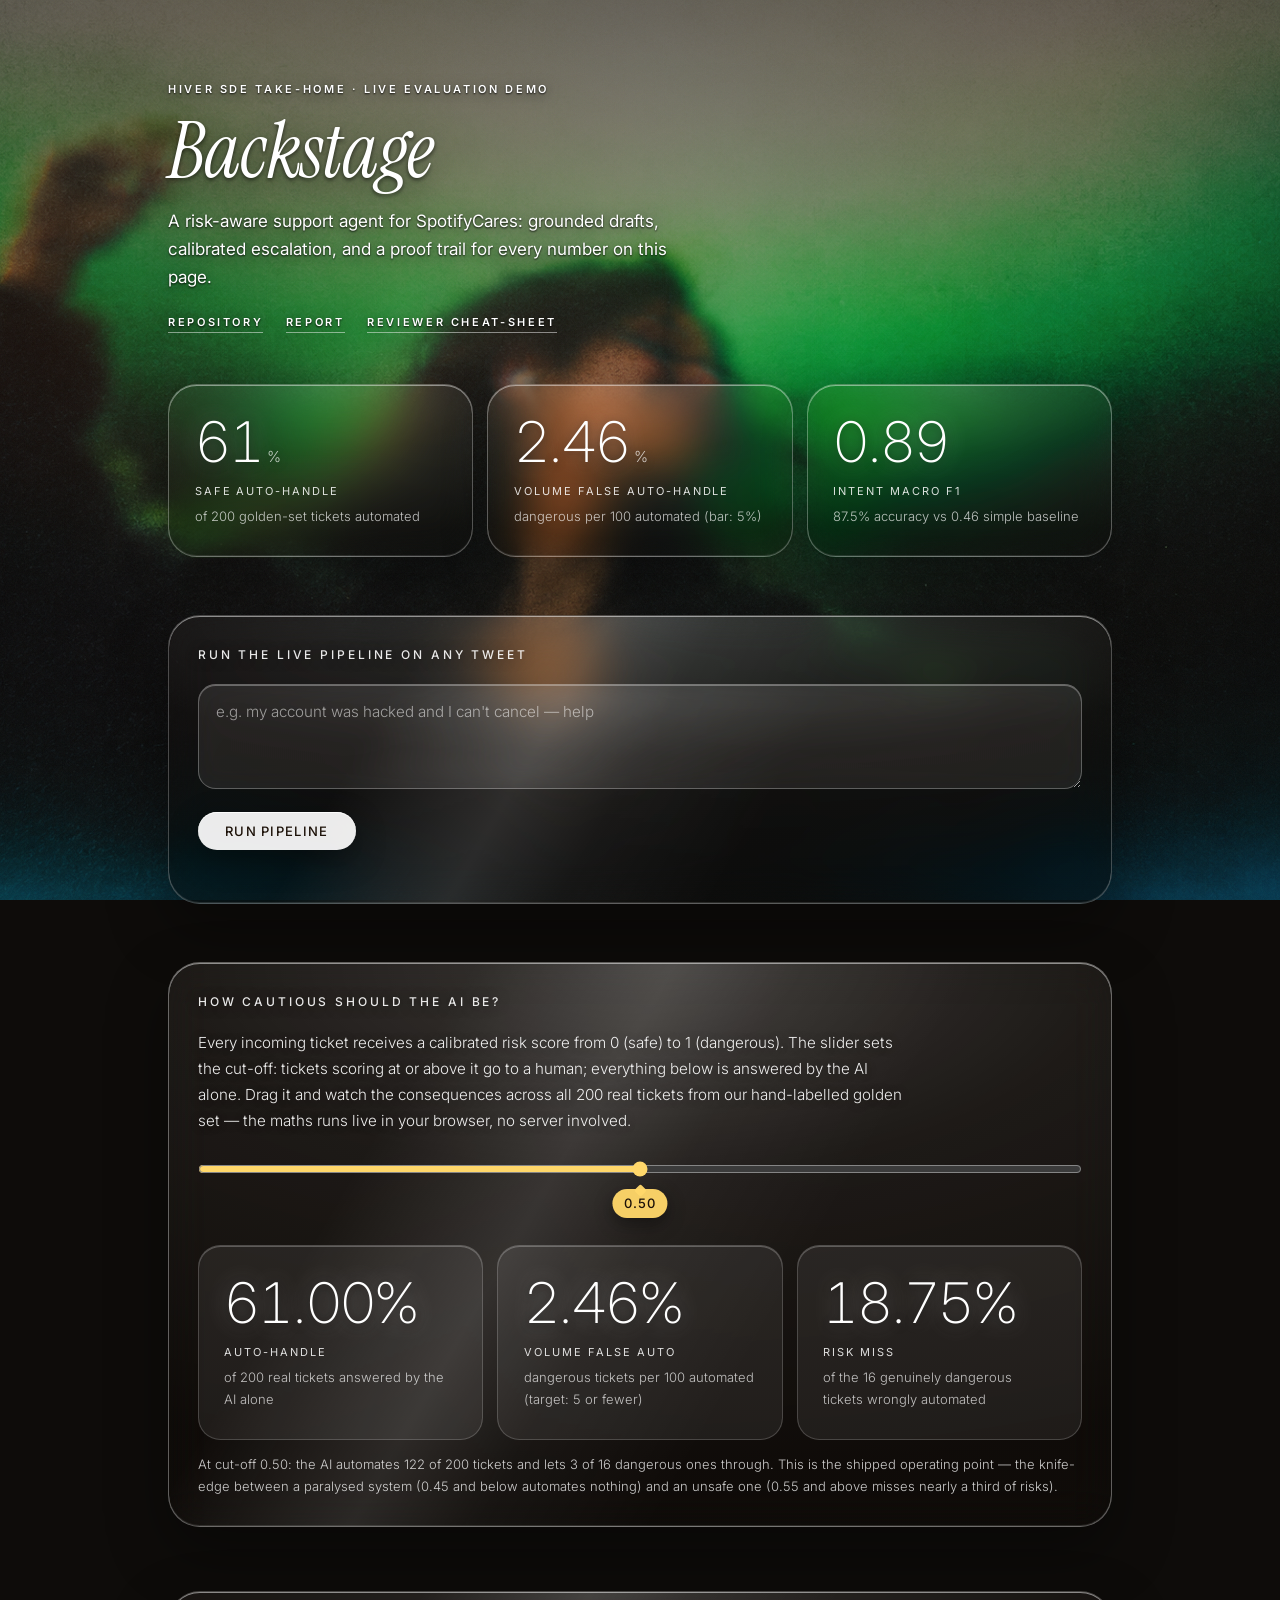
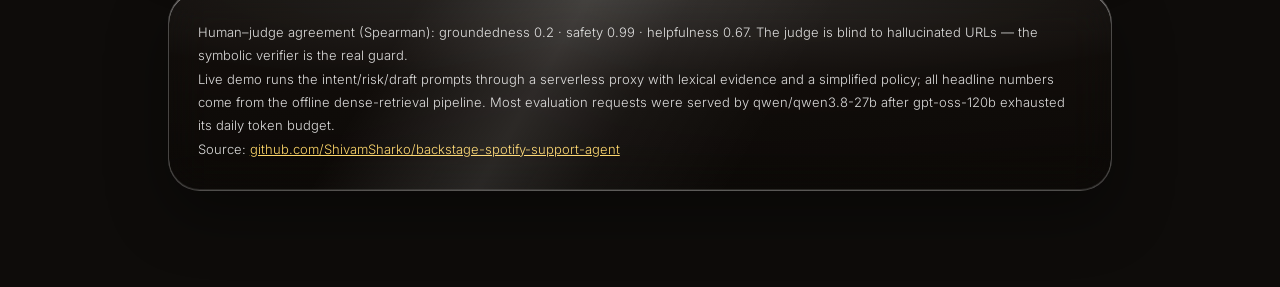
==== commit 2dbfb2cb: "Mobile fixes: no phantom textarea scrollbar (rows=3, 16px font), tighten slider-to-cards gap" ====
--- a/web/index.html
+++ b/web/index.html
@@ -28,7 +28,7 @@
   <section>
     <div class="panel glass dark">
       <h2>Run the live pipeline on any tweet</h2>
-      <textarea id="tweet" placeholder="e.g. my account was hacked and I can't cancel my subscription — help"></textarea>
+      <textarea id="tweet" rows="3" placeholder="e.g. my account was hacked and I can't cancel — help"></textarea>
       <button id="run">Run pipeline</button>
       <div id="out"></div>
     </div>
--- a/web/styles.css
+++ b/web/styles.css
@@ -1,6 +1,6 @@
 *{box-sizing:border-box;margin:0}
 body{background:#0e0c0a;color:#fff;font:400 1rem/1.65 "Inter",system-ui,sans-serif;-webkit-font-smoothing:antialiased;min-height:100vh;overflow-x:hidden}
-.bg{position:fixed;inset:-40px;z-index:0;background:#0e0c0a url("assets/bg.png") center/cover no-repeat;filter:blur(6px) saturate(1.12) brightness(.92);transform:scale(1.06)}
+.bg{position:fixed;inset:0;z-index:0;background:#0e0c0a url("assets/bg.png") center/cover no-repeat}
 .bg::after{content:"";position:absolute;inset:0;background:linear-gradient(180deg,rgba(10,8,6,.62),rgba(10,8,6,.34) 40%,rgba(10,8,6,.52)),radial-gradient(60% 50% at 18% 28%,rgba(232,80,30,.16),transparent 70%),radial-gradient(50% 40% at 85% 12%,rgba(242,136,75,.12),transparent 70%)}
 .grain{position:fixed;inset:0;z-index:1;opacity:.08;pointer-events:none;background-image:url("data:image/svg+xml,%3Csvg xmlns='http://www.w3.org/2000/svg' width='120' height='120'%3E%3Cfilter id='n'%3E%3CfeTurbulence type='fractalNoise' baseFrequency='0.9' numOctaves='2'/%3E%3C/filter%3E%3Crect width='120' height='120' filter='url(%23n)' opacity='0.6'/%3E%3C/svg%3E")}
 .wrap{position:relative;z-index:2;max-width:62rem;margin:0 auto;padding:5rem 1.5rem 6rem}
@@ -10,11 +10,13 @@
 .links a:hover{color:#ffd76a;border-color:#ffd76a}
 h1{font-family:"Instrument Serif",serif;font-style:italic;font-weight:400;font-size:clamp(3rem,7.5vw,4.8rem);line-height:1;letter-spacing:-.01em;margin-top:.9rem;text-shadow:0 2px 4px rgba(0,0,0,.6),0 8px 44px rgba(0,0,0,.55)}
 .lede{max-width:34rem;color:#fff;font-size:1.0625rem;font-weight:400;margin-top:1.1rem;text-shadow:0 1px 2px rgba(0,0,0,.85),0 2px 16px rgba(0,0,0,.6)}
-.glass{background:linear-gradient(155deg,rgba(255,255,255,.14),rgba(255,255,255,.05) 45%,rgba(16,13,11,.22));backdrop-filter:blur(16px) saturate(1.35);-webkit-backdrop-filter:blur(16px) saturate(1.35);border:1px solid rgba(255,255,255,.30);box-shadow:inset 0 1px 0 rgba(255,255,255,.32),inset 0 -1px 0 rgba(255,255,255,.08),0 24px 70px rgba(0,0,0,.35)}
-.glass.dark{background:linear-gradient(155deg,rgba(255,255,255,.10),rgba(255,255,255,.03) 45%,rgba(10,8,6,.38));border-color:rgba(255,255,255,.22)}
+.glass{position:relative;overflow:hidden;background:radial-gradient(120% 90% at 50% 0%,rgba(255,255,255,.18),rgba(255,255,255,.06) 42%,rgba(14,11,9,.30));backdrop-filter:blur(22px) saturate(1.8) brightness(1.06);-webkit-backdrop-filter:blur(22px) saturate(1.8) brightness(1.06);border:1px solid rgba(255,255,255,.34);box-shadow:inset 0 1px 0 rgba(255,255,255,.5),inset 0 -1px 0 rgba(255,255,255,.12),0 24px 60px rgba(0,0,0,.35)}
+.glass::before{content:"";position:absolute;inset:0;border-radius:inherit;background:linear-gradient(120deg,transparent 24%,rgba(255,255,255,.12) 40%,rgba(255,255,255,.04) 50%,transparent 64%);pointer-events:none}
+.glass.dark{background:radial-gradient(120% 90% at 50% 0%,rgba(255,255,255,.13),rgba(20,16,14,.34) 55%,rgba(10,8,6,.46));border-color:rgba(255,255,255,.24)}
 .nums{display:grid;grid-template-columns:repeat(3,1fr);gap:14px;margin:3.2rem 0}
-.num{background:linear-gradient(155deg,rgba(255,255,255,.13),rgba(255,255,255,.04) 50%,rgba(16,13,11,.18));backdrop-filter:blur(16px) saturate(1.35);-webkit-backdrop-filter:blur(16px) saturate(1.35);border:1px solid rgba(255,255,255,.26);border-radius:1.8rem;box-shadow:inset 0 1px 0 rgba(255,255,255,.30),0 18px 50px rgba(0,0,0,.30);padding:1.8rem 1.6rem}
-.nums.thin .num{background:rgba(255,255,255,.06);backdrop-filter:none;-webkit-backdrop-filter:none;border-color:rgba(255,255,255,.16);box-shadow:none;border-radius:1.4rem}
+.num{position:relative;overflow:hidden;background:radial-gradient(120% 90% at 50% 0%,rgba(255,255,255,.16),rgba(255,255,255,.05) 45%,rgba(14,11,9,.26));backdrop-filter:blur(20px) saturate(1.7);-webkit-backdrop-filter:blur(20px) saturate(1.7);border:1px solid rgba(255,255,255,.30);border-radius:1.8rem;box-shadow:inset 0 1px 0 rgba(255,255,255,.45),inset 0 -1px 0 rgba(255,255,255,.10),0 18px 45px rgba(0,0,0,.30);padding:1.8rem 1.6rem}
+.nums.thin .num{background:rgba(255,255,255,.07);backdrop-filter:none;-webkit-backdrop-filter:none;border-color:rgba(255,255,255,.18);box-shadow:inset 0 1px 0 rgba(255,255,255,.25);border-radius:1.4rem}
+.nums.thin{margin:1.6rem 0 0}
 .num b{display:block;font-weight:200;font-size:clamp(2.3rem,4.8vw,3.5rem);letter-spacing:-.035em;line-height:1;font-variant-numeric:tabular-nums;text-shadow:0 0 26px rgba(255,255,255,.4),0 2px 10px rgba(0,0,0,.45)}
 .num b i{font-style:normal;font-size:.95rem;font-weight:300;color:rgba(255,255,255,.75);margin-left:.3rem}
 .num span{display:block;margin-top:.75rem;font-size:.6875rem;letter-spacing:.18em;text-transform:uppercase;color:rgba(255,255,255,.85)}
@@ -24,10 +26,10 @@
 .panel h2{margin-top:0}
 .expl{max-width:44rem;color:rgba(255,255,255,.92);font-size:.95rem;font-weight:300;line-height:1.7;margin-bottom:1.5rem;text-shadow:0 1px 10px rgba(0,0,0,.35)}
 .panel{padding:1.8rem;border-radius:2rem}
-textarea{width:100%;min-height:92px;resize:vertical;background:rgba(0,0,0,.42);border:1px solid rgba(255,255,255,.25);border-radius:1.1rem;color:#fff;padding:.95rem 1.1rem;font:300 .95rem/1.6 "Inter",system-ui,sans-serif}
+textarea{width:100%;min-height:92px;resize:vertical;background:rgba(255,255,255,.08);backdrop-filter:blur(12px) saturate(1.5);-webkit-backdrop-filter:blur(12px) saturate(1.5);border:1px solid rgba(255,255,255,.28);border-radius:1.1rem;box-shadow:inset 0 1px 0 rgba(255,255,255,.30);color:#fff;padding:.95rem 1.1rem;font:300 .95rem/1.6 "Inter",system-ui,sans-serif}
 textarea::placeholder{color:rgba(255,255,255,.55)}
 textarea:focus{outline:none;border-color:rgba(255,215,106,.7)}
-button{margin-top:1rem;background:rgba(255,255,255,.94);color:#1c1108;border:0;border-radius:999px;padding:.78rem 1.7rem;font:500 .8125rem/1 "Inter",sans-serif;letter-spacing:.1em;text-transform:uppercase;cursor:pointer;box-shadow:0 10px 30px rgba(0,0,0,.35)}
+button{margin-top:1rem;background:rgba(255,255,255,.92);backdrop-filter:blur(12px);-webkit-backdrop-filter:blur(12px);color:#1c1108;border:0;border-radius:999px;padding:.78rem 1.7rem;font:500 .8125rem/1 "Inter",sans-serif;letter-spacing:.1em;text-transform:uppercase;cursor:pointer;box-shadow:inset 0 1px 0 rgba(255,255,255,.85),0 10px 30px rgba(0,0,0,.35)}
 button:disabled{opacity:.5;cursor:default}
 #out{margin-top:1.5rem}
 .stage{border-top:1px solid rgba(255,255,255,.16);padding:1.05rem 0;font-weight:300;font-size:.95rem;color:rgba(255,255,255,.95)}
@@ -37,7 +39,7 @@
 .stage .ok{color:#a5e8c0;font-weight:400}
 .ev{color:rgba(255,255,255,.78);font-size:.875rem;border-left:2px solid rgba(255,215,106,.65);padding:.35rem 0 .35rem .9rem;margin:.5rem 0}
 .fine{font-size:.8125rem;font-weight:300;color:rgba(255,255,255,.78);margin-top:.9rem}
-.sliderwrap{position:relative;padding-bottom:2.4rem}
+.sliderwrap{position:relative;padding-bottom:2.2rem}
 input[type=range]{width:100%;accent-color:#ffd76a}
 .thrval{position:absolute;top:calc(100% - 1.9rem);transform:translateX(-50%);background:rgba(255,215,106,.96);color:#1c1108;font:500 .8125rem/1 "Inter",sans-serif;letter-spacing:.06em;padding:.5rem .75rem;border-radius:999px;box-shadow:0 6px 18px rgba(0,0,0,.4);transition:left .05s linear,background .25s}
 .thrval::before{content:"";position:absolute;left:50%;top:-3px;width:9px;height:9px;background:inherit;transform:translateX(-50%) rotate(45deg);border-radius:2px}
@@ -47,4 +49,4 @@
 @keyframes pulse{0%{transform:scale(1.07);text-shadow:0 0 34px rgba(255,255,255,.75),0 2px 10px rgba(0,0,0,.45)}100%{transform:scale(1)}}
 footer{margin-top:4rem;padding:1.8rem;border-radius:2rem;font-size:.8125rem;font-weight:300;color:rgba(255,255,255,.85);line-height:1.8}
 footer a{color:#ffd76a}
-@media(max-width:640px){.nums{grid-template-columns:1fr}.bg{background-image:url("assets/bg-mobile.png")}}
+@media(max-width:640px){.nums{grid-template-columns:1fr}.bg{background-image:url("assets/bg-mobile.png")}textarea{font-size:1rem;min-height:132px}.nums.thin{margin:1.2rem 0 0}}
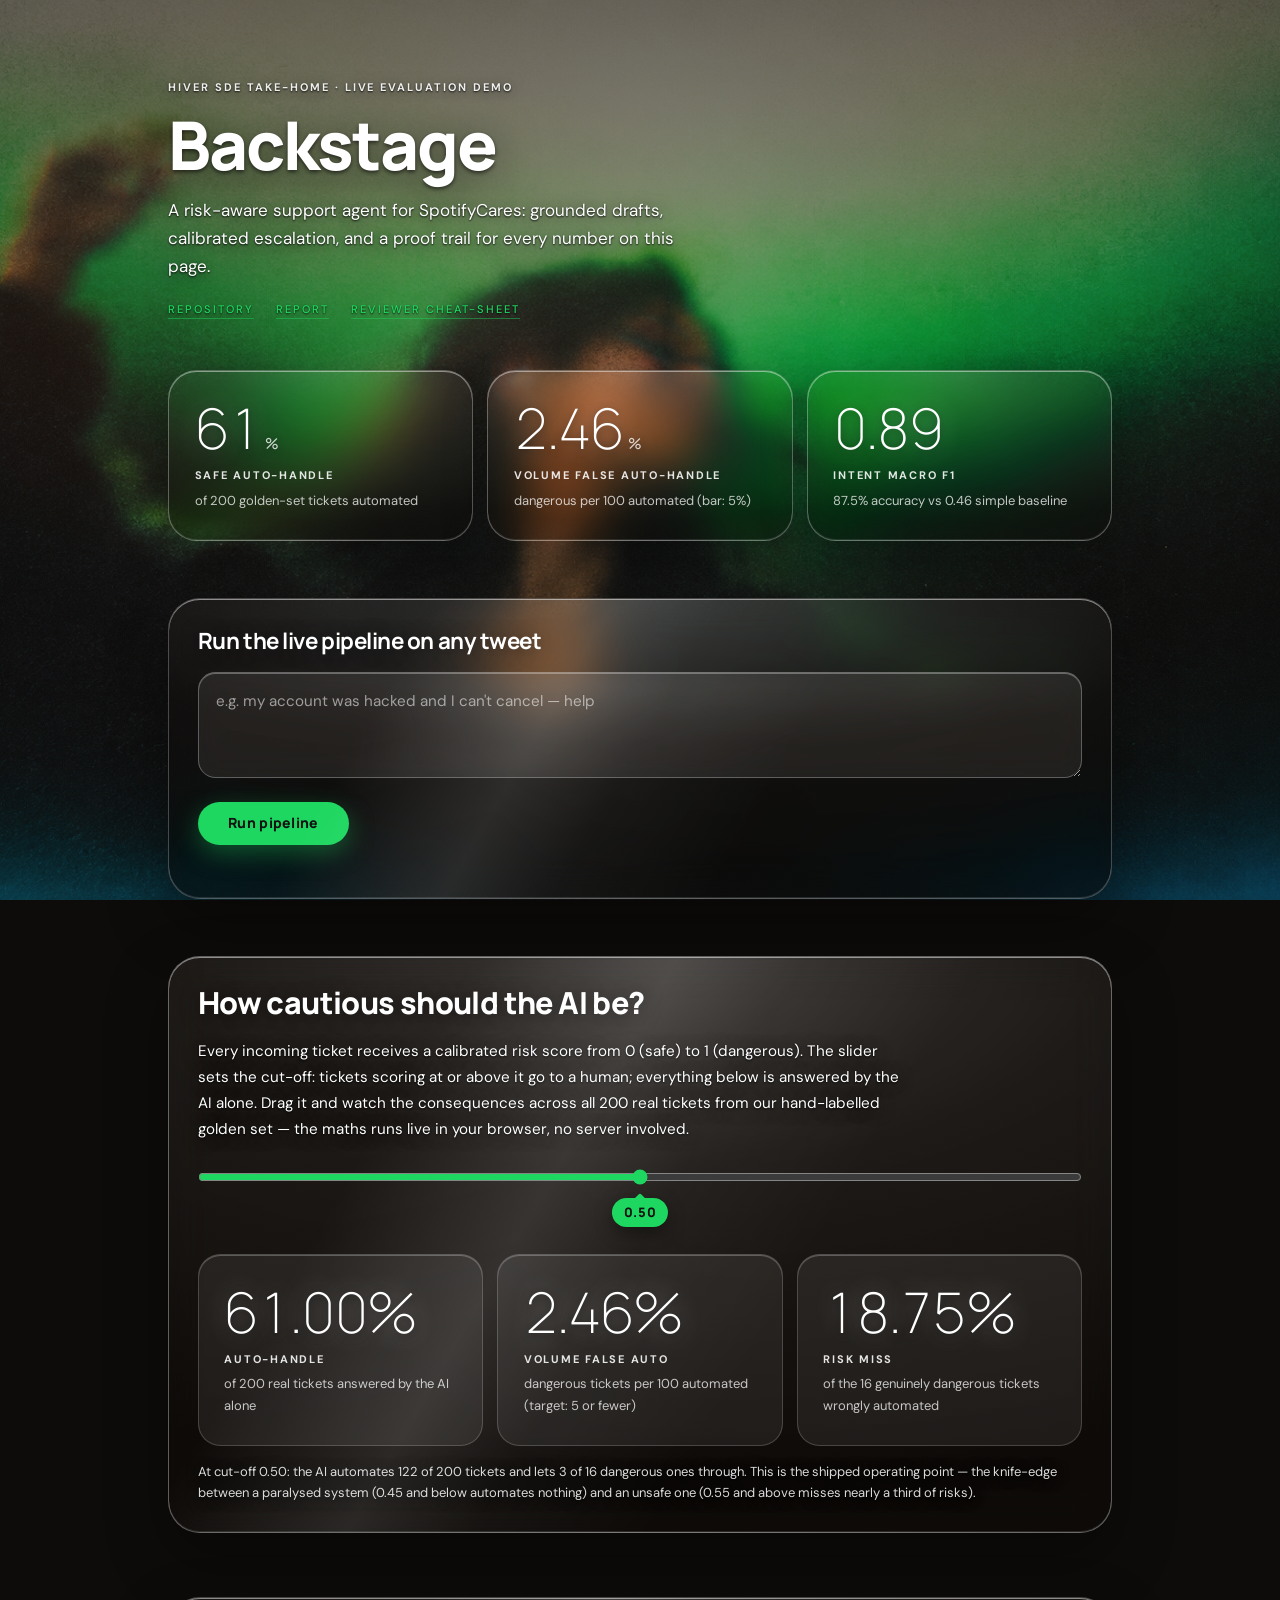
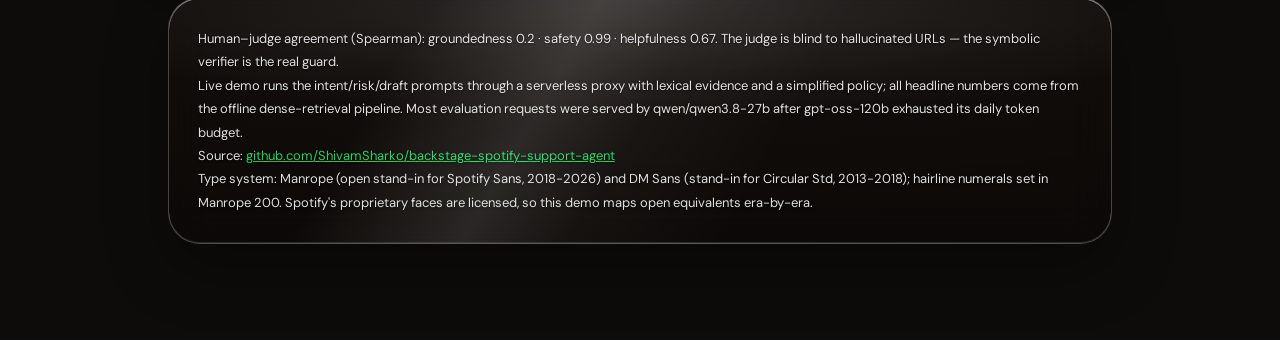
==== commit 3cfb25b2: "Spotify type system (Manrope/DM Sans era mapping), green accent pills, readable explainer, smaller c" ====
--- a/web/index.html
+++ b/web/index.html
@@ -6,7 +6,7 @@
 <title>Backstage — SpotifyCares AI support agent</title>
 <link rel="preconnect" href="https://fonts.googleapis.com">
 <link rel="preconnect" href="https://fonts.gstatic.com" crossorigin>
-<link href="https://fonts.googleapis.com/css2?family=Inter:wght@200;300;400;500&family=Instrument+Serif:ital@0;1&display=swap" rel="stylesheet">
+<link href="https://fonts.googleapis.com/css2?family=Manrope:wght@200;500;700;800&family=DM+Sans:wght@400;500;700&display=swap" rel="stylesheet">
 <link rel="stylesheet" href="styles.css">
 </head>
 <body>
@@ -27,7 +27,7 @@
 
   <section>
     <div class="panel glass dark">
-      <h2>Run the live pipeline on any tweet</h2>
+      <h2 class="h2-sm">Run the live pipeline on any tweet</h2>
       <textarea id="tweet" rows="3" placeholder="e.g. my account was hacked and I can't cancel — help"></textarea>
       <button id="run">Run pipeline</button>
       <div id="out"></div>
--- a/web/styles.css
+++ b/web/styles.css
@@ -1,52 +1,54 @@
 *{box-sizing:border-box;margin:0}
-body{background:#0e0c0a;color:#fff;font:400 1rem/1.65 "Inter",system-ui,sans-serif;-webkit-font-smoothing:antialiased;min-height:100vh;overflow-x:hidden}
+body{background:#0e0c0a;color:#fff;font:400 1rem/1.65 "DM Sans",system-ui,sans-serif;-webkit-font-smoothing:antialiased;min-height:100vh;overflow-x:hidden}
 .bg{position:fixed;inset:0;z-index:0;background:#0e0c0a url("assets/bg.png") center/cover no-repeat}
 .bg::after{content:"";position:absolute;inset:0;background:linear-gradient(180deg,rgba(10,8,6,.62),rgba(10,8,6,.34) 40%,rgba(10,8,6,.52)),radial-gradient(60% 50% at 18% 28%,rgba(232,80,30,.16),transparent 70%),radial-gradient(50% 40% at 85% 12%,rgba(242,136,75,.12),transparent 70%)}
 .grain{position:fixed;inset:0;z-index:1;opacity:.08;pointer-events:none;background-image:url("data:image/svg+xml,%3Csvg xmlns='http://www.w3.org/2000/svg' width='120' height='120'%3E%3Cfilter id='n'%3E%3CfeTurbulence type='fractalNoise' baseFrequency='0.9' numOctaves='2'/%3E%3C/filter%3E%3Crect width='120' height='120' filter='url(%23n)' opacity='0.6'/%3E%3C/svg%3E")}
 .wrap{position:relative;z-index:2;max-width:62rem;margin:0 auto;padding:5rem 1.5rem 6rem}
-.eyebrow{font-size:.6875rem;letter-spacing:.24em;text-transform:uppercase;color:#fff;font-weight:600;text-shadow:0 1px 2px rgba(0,0,0,.85),0 2px 14px rgba(0,0,0,.6)}
+.eyebrow{font:700 .6875rem/1.4 "DM Sans",sans-serif;letter-spacing:.18em;text-transform:uppercase;color:rgba(255,255,255,.92);text-shadow:0 1px 2px rgba(0,0,0,.85),0 2px 14px rgba(0,0,0,.6)}
 .links{margin-top:1.4rem;display:flex;gap:1.4rem;flex-wrap:wrap}
-.links a{color:#fff;text-decoration:none;border-bottom:1px solid rgba(255,255,255,.5);text-shadow:0 1px 2px rgba(0,0,0,.85),0 2px 14px rgba(0,0,0,.6)}
-.links a:hover{color:#ffd76a;border-color:#ffd76a}
-h1{font-family:"Instrument Serif",serif;font-style:italic;font-weight:400;font-size:clamp(3rem,7.5vw,4.8rem);line-height:1;letter-spacing:-.01em;margin-top:.9rem;text-shadow:0 2px 4px rgba(0,0,0,.6),0 8px 44px rgba(0,0,0,.55)}
-.lede{max-width:34rem;color:#fff;font-size:1.0625rem;font-weight:400;margin-top:1.1rem;text-shadow:0 1px 2px rgba(0,0,0,.85),0 2px 16px rgba(0,0,0,.6)}
-.glass{position:relative;overflow:hidden;background:radial-gradient(120% 90% at 50% 0%,rgba(255,255,255,.18),rgba(255,255,255,.06) 42%,rgba(14,11,9,.30));backdrop-filter:blur(22px) saturate(1.8) brightness(1.06);-webkit-backdrop-filter:blur(22px) saturate(1.8) brightness(1.06);border:1px solid rgba(255,255,255,.34);box-shadow:inset 0 1px 0 rgba(255,255,255,.5),inset 0 -1px 0 rgba(255,255,255,.12),0 24px 60px rgba(0,0,0,.35)}
+.links a{color:#1ED760;text-decoration:none;border-bottom:1px solid rgba(30,215,96,.45);font-weight:500;text-shadow:0 1px 2px rgba(0,0,0,.8)}
+.links a:hover{color:#fff;border-color:#fff}
+h1{font:800 clamp(2.7rem,6.5vw,4.2rem)/1.02 "Manrope",sans-serif;letter-spacing:-.03em;margin-top:.9rem;text-shadow:0 2px 4px rgba(0,0,0,.6),0 8px 44px rgba(0,0,0,.55)}
+.lede{max-width:34rem;color:#fff;font-size:1.0625rem;font-weight:400;margin-top:1.1rem;text-shadow:0 1px 2px rgba(0,0,0,.9),0 2px 16px rgba(0,0,0,.65)}
+.glass{position:relative;overflow:hidden;background:radial-gradient(120% 90% at 50% 0%,rgba(255,255,255,.18),rgba(255,255,255,.06) 42%,rgba(12,10,8,.42));backdrop-filter:blur(22px) saturate(1.8) brightness(1.06);-webkit-backdrop-filter:blur(22px) saturate(1.8) brightness(1.06);border:1px solid rgba(255,255,255,.34);box-shadow:inset 0 1px 0 rgba(255,255,255,.5),inset 0 -1px 0 rgba(255,255,255,.12),0 24px 60px rgba(0,0,0,.35)}
 .glass::before{content:"";position:absolute;inset:0;border-radius:inherit;background:linear-gradient(120deg,transparent 24%,rgba(255,255,255,.12) 40%,rgba(255,255,255,.04) 50%,transparent 64%);pointer-events:none}
-.glass.dark{background:radial-gradient(120% 90% at 50% 0%,rgba(255,255,255,.13),rgba(20,16,14,.34) 55%,rgba(10,8,6,.46));border-color:rgba(255,255,255,.24)}
+.glass.dark{background:radial-gradient(120% 90% at 50% 0%,rgba(255,255,255,.13),rgba(18,14,12,.44) 55%,rgba(10,8,6,.55));border-color:rgba(255,255,255,.24)}
 .nums{display:grid;grid-template-columns:repeat(3,1fr);gap:14px;margin:3.2rem 0}
-.num{position:relative;overflow:hidden;background:radial-gradient(120% 90% at 50% 0%,rgba(255,255,255,.16),rgba(255,255,255,.05) 45%,rgba(14,11,9,.26));backdrop-filter:blur(20px) saturate(1.7);-webkit-backdrop-filter:blur(20px) saturate(1.7);border:1px solid rgba(255,255,255,.30);border-radius:1.8rem;box-shadow:inset 0 1px 0 rgba(255,255,255,.45),inset 0 -1px 0 rgba(255,255,255,.10),0 18px 45px rgba(0,0,0,.30);padding:1.8rem 1.6rem}
+.num{position:relative;overflow:hidden;background:radial-gradient(120% 90% at 50% 0%,rgba(255,255,255,.16),rgba(255,255,255,.05) 45%,rgba(12,10,8,.36));backdrop-filter:blur(20px) saturate(1.7);-webkit-backdrop-filter:blur(20px) saturate(1.7);border:1px solid rgba(255,255,255,.30);border-radius:1.8rem;box-shadow:inset 0 1px 0 rgba(255,255,255,.45),inset 0 -1px 0 rgba(255,255,255,.10),0 18px 45px rgba(0,0,0,.30);padding:1.8rem 1.6rem}
+.nums.thin{margin:1.6rem 0 0}
 .nums.thin .num{background:rgba(255,255,255,.07);backdrop-filter:none;-webkit-backdrop-filter:none;border-color:rgba(255,255,255,.18);box-shadow:inset 0 1px 0 rgba(255,255,255,.25);border-radius:1.4rem}
-.nums.thin{margin:1.6rem 0 0}
-.num b{display:block;font-weight:200;font-size:clamp(2.3rem,4.8vw,3.5rem);letter-spacing:-.035em;line-height:1;font-variant-numeric:tabular-nums;text-shadow:0 0 26px rgba(255,255,255,.4),0 2px 10px rgba(0,0,0,.45)}
-.num b i{font-style:normal;font-size:.95rem;font-weight:300;color:rgba(255,255,255,.75);margin-left:.3rem}
-.num span{display:block;margin-top:.75rem;font-size:.6875rem;letter-spacing:.18em;text-transform:uppercase;color:rgba(255,255,255,.85)}
-.num em{display:block;font-style:normal;font-size:.8125rem;font-weight:300;color:rgba(255,255,255,.72);margin-top:.4rem}
+.num b{display:block;font:200 clamp(2.3rem,4.8vw,3.5rem)/1 "Manrope",sans-serif;letter-spacing:-.035em;font-variant-numeric:tabular-nums;text-shadow:0 0 26px rgba(255,255,255,.4),0 2px 10px rgba(0,0,0,.45)}
+.num b i{font-style:normal;font-size:.95rem;font-weight:500;color:rgba(255,255,255,.78);margin-left:.3rem}
+.num span{display:block;margin-top:.75rem;font:700 .6875rem/1.4 "DM Sans",sans-serif;letter-spacing:.16em;text-transform:uppercase;color:rgba(255,255,255,.88)}
+.num em{display:block;font-style:normal;font-size:.8125rem;font-weight:400;color:rgba(255,255,255,.75);margin-top:.4rem}
 section{margin:3.6rem 0}
-h2{font-size:.75rem;letter-spacing:.24em;text-transform:uppercase;font-weight:500;color:rgba(255,255,255,.9);margin-bottom:1.2rem;text-shadow:0 1px 12px rgba(0,0,0,.5)}
+h2{font:800 clamp(1.5rem,3vw,1.9rem)/1.15 "Manrope",sans-serif;letter-spacing:-.02em;color:#fff;margin-bottom:1.15rem;text-shadow:0 2px 18px rgba(0,0,0,.6)}
+h2.h2-sm{font-size:clamp(1.15rem,2.2vw,1.4rem);font-weight:700}
 .panel h2{margin-top:0}
-.expl{max-width:44rem;color:rgba(255,255,255,.92);font-size:.95rem;font-weight:300;line-height:1.7;margin-bottom:1.5rem;text-shadow:0 1px 10px rgba(0,0,0,.35)}
+.expl{max-width:44rem;color:#fff;font-size:.95rem;font-weight:400;line-height:1.7;margin-bottom:1.5rem;text-shadow:0 1px 2px rgba(0,0,0,.9),0 2px 16px rgba(0,0,0,.65)}
 .panel{padding:1.8rem;border-radius:2rem}
-textarea{width:100%;min-height:92px;resize:vertical;background:rgba(255,255,255,.08);backdrop-filter:blur(12px) saturate(1.5);-webkit-backdrop-filter:blur(12px) saturate(1.5);border:1px solid rgba(255,255,255,.28);border-radius:1.1rem;box-shadow:inset 0 1px 0 rgba(255,255,255,.30);color:#fff;padding:.95rem 1.1rem;font:300 .95rem/1.6 "Inter",system-ui,sans-serif}
+textarea{width:100%;min-height:92px;resize:vertical;background:rgba(255,255,255,.08);backdrop-filter:blur(12px) saturate(1.5);-webkit-backdrop-filter:blur(12px) saturate(1.5);border:1px solid rgba(255,255,255,.28);border-radius:1.1rem;box-shadow:inset 0 1px 0 rgba(255,255,255,.30);color:#fff;padding:.95rem 1.1rem;font:400 .95rem/1.6 "DM Sans",system-ui,sans-serif}
 textarea::placeholder{color:rgba(255,255,255,.55)}
-textarea:focus{outline:none;border-color:rgba(255,215,106,.7)}
-button{margin-top:1rem;background:rgba(255,255,255,.92);backdrop-filter:blur(12px);-webkit-backdrop-filter:blur(12px);color:#1c1108;border:0;border-radius:999px;padding:.78rem 1.7rem;font:500 .8125rem/1 "Inter",sans-serif;letter-spacing:.1em;text-transform:uppercase;cursor:pointer;box-shadow:inset 0 1px 0 rgba(255,255,255,.85),0 10px 30px rgba(0,0,0,.35)}
-button:disabled{opacity:.5;cursor:default}
+textarea:focus{outline:none;border-color:#1ED760}
+button{margin-top:1rem;background:#1ED760;color:#121212;border:0;border-radius:999px;padding:.9rem 1.9rem;font:800 .875rem/1 "Manrope",sans-serif;letter-spacing:.02em;cursor:pointer;box-shadow:0 8px 26px rgba(30,215,96,.35);transition:transform .12s ease}
+button:hover{transform:scale(1.045)}
+button:disabled{opacity:.5;cursor:default;transform:none}
 #out{margin-top:1.5rem}
-.stage{border-top:1px solid rgba(255,255,255,.16);padding:1.05rem 0;font-weight:300;font-size:.95rem;color:rgba(255,255,255,.95)}
+.stage{border-top:1px solid rgba(255,255,255,.16);padding:1.05rem 0;font-weight:400;font-size:.95rem;color:rgba(255,255,255,.96)}
 .stage:first-child{border-top:0}
 .stage .eyebrow{display:block;margin-bottom:.45rem}
-.stage .bad{color:#ffb0a0;font-weight:400}
-.stage .ok{color:#a5e8c0;font-weight:400}
-.ev{color:rgba(255,255,255,.78);font-size:.875rem;border-left:2px solid rgba(255,215,106,.65);padding:.35rem 0 .35rem .9rem;margin:.5rem 0}
-.fine{font-size:.8125rem;font-weight:300;color:rgba(255,255,255,.78);margin-top:.9rem}
+.stage .bad{color:#ff5c5c;font-weight:700}
+.stage .ok{color:#1ED760;font-weight:700}
+.ev{color:rgba(255,255,255,.8);font-size:.875rem;border-left:2px solid #1ED760;padding:.35rem 0 .35rem .9rem;margin:.5rem 0}
+.fine{font-size:.8125rem;font-weight:400;color:rgba(255,255,255,.85);margin-top:.9rem;text-shadow:0 1px 2px rgba(0,0,0,.9),0 2px 14px rgba(0,0,0,.6)}
 .sliderwrap{position:relative;padding-bottom:2.2rem}
-input[type=range]{width:100%;accent-color:#ffd76a}
-.thrval{position:absolute;top:calc(100% - 1.9rem);transform:translateX(-50%);background:rgba(255,215,106,.96);color:#1c1108;font:500 .8125rem/1 "Inter",sans-serif;letter-spacing:.06em;padding:.5rem .75rem;border-radius:999px;box-shadow:0 6px 18px rgba(0,0,0,.4);transition:left .05s linear,background .25s}
+input[type=range]{width:100%;accent-color:#1ED760}
+.thrval{position:absolute;top:calc(100% - 1.9rem);transform:translateX(-50%);background:#1ED760;color:#121212;font:800 .8125rem/1 "Manrope",sans-serif;letter-spacing:.04em;padding:.5rem .75rem;border-radius:999px;box-shadow:0 6px 18px rgba(0,0,0,.4);transition:left .05s linear,background .25s}
 .thrval::before{content:"";position:absolute;left:50%;top:-3px;width:9px;height:9px;background:inherit;transform:translateX(-50%) rotate(45deg);border-radius:2px}
-.thrval.calm{background:rgba(143,211,167,.96)}
-.thrval.warn{background:rgba(255,143,122,.96)}
+.thrval.calm{background:rgba(255,255,255,.92);color:#121212}
+.thrval.warn{background:#E22929;color:#fff}
 .pulse{animation:pulse .35s ease}
 @keyframes pulse{0%{transform:scale(1.07);text-shadow:0 0 34px rgba(255,255,255,.75),0 2px 10px rgba(0,0,0,.45)}100%{transform:scale(1)}}
-footer{margin-top:4rem;padding:1.8rem;border-radius:2rem;font-size:.8125rem;font-weight:300;color:rgba(255,255,255,.85);line-height:1.8}
-footer a{color:#ffd76a}
-@media(max-width:640px){.nums{grid-template-columns:1fr}.bg{background-image:url("assets/bg-mobile.png")}textarea{font-size:1rem;min-height:132px}.nums.thin{margin:1.2rem 0 0}}
+footer{margin-top:4rem;padding:1.8rem;border-radius:2rem;font-size:.8125rem;font-weight:400;color:rgba(255,255,255,.88);line-height:1.8;text-shadow:0 1px 2px rgba(0,0,0,.85)}
+footer a{color:#1ED760}
+@media(max-width:640px){.nums{grid-template-columns:1fr}.bg{background-image:url("assets/bg-mobile.jpg")}textarea{font-size:1rem;min-height:132px}.nums.thin{margin:1.2rem 0 0}}
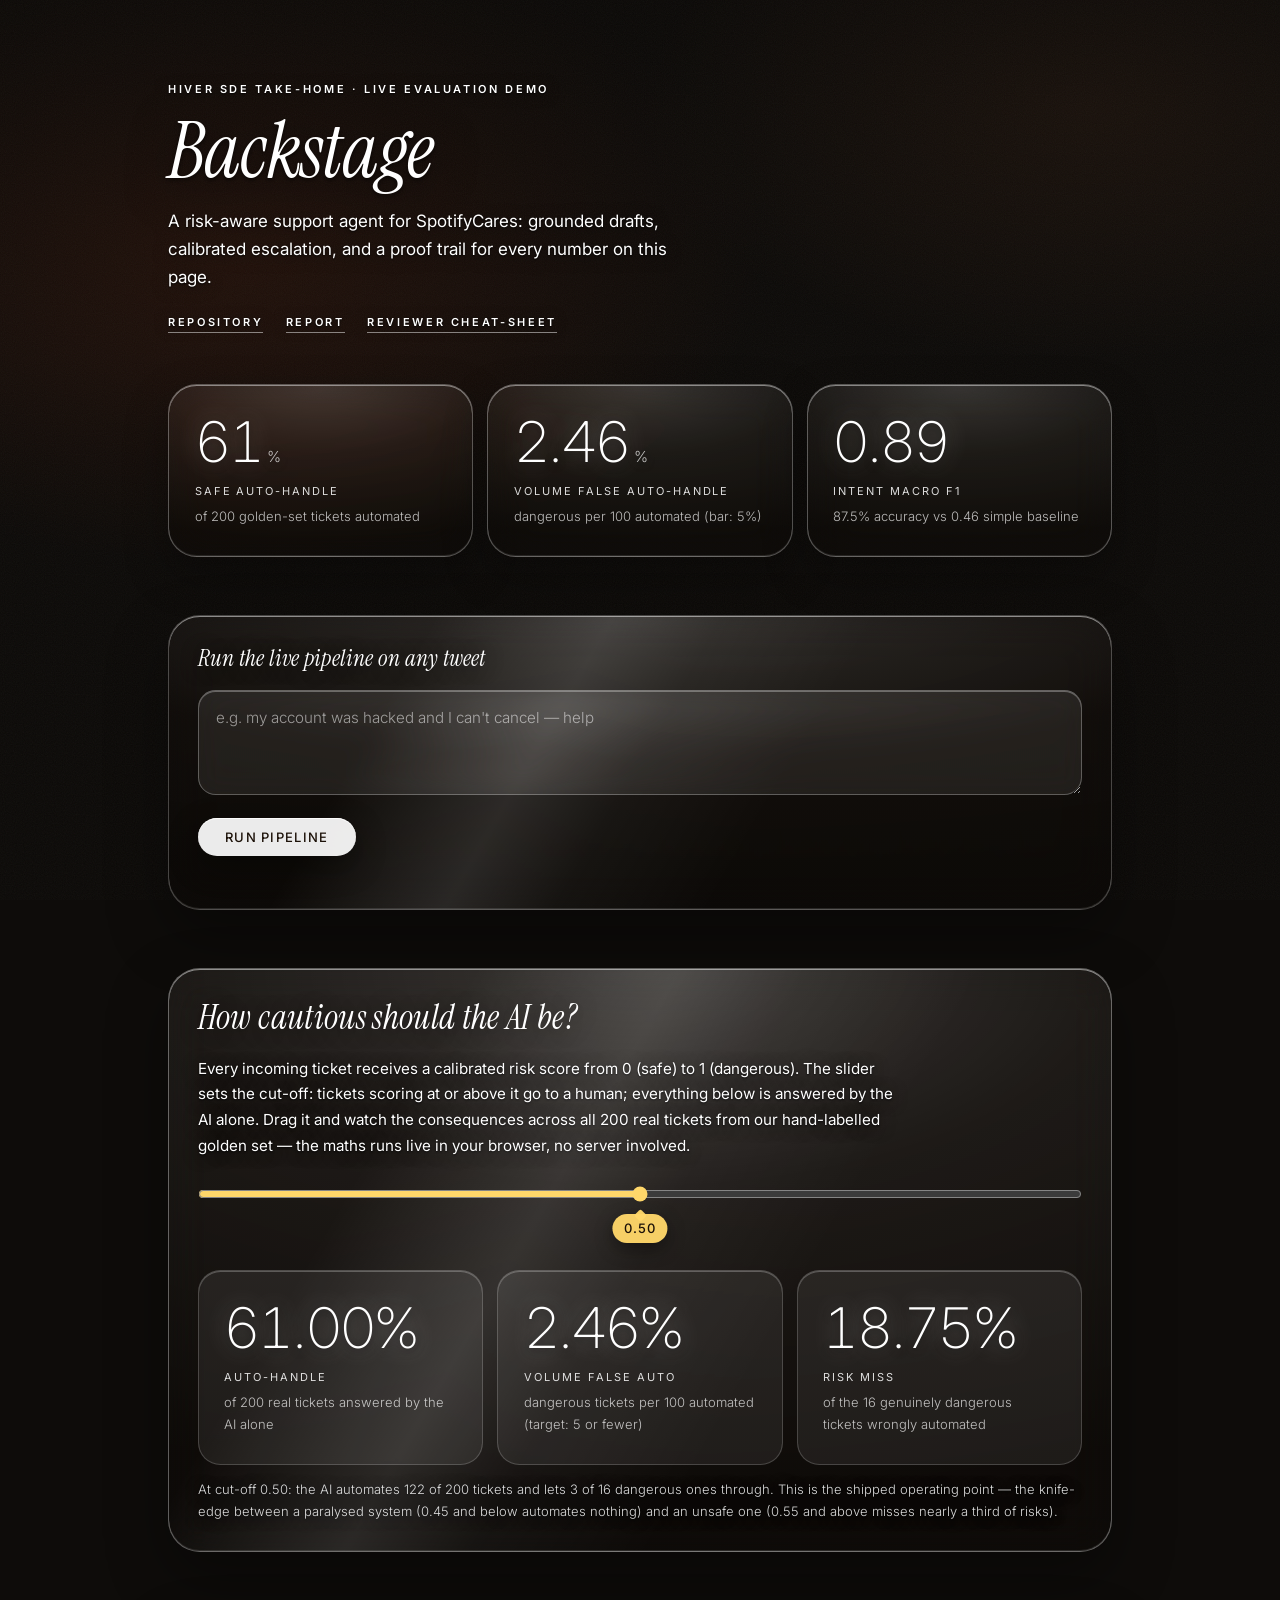
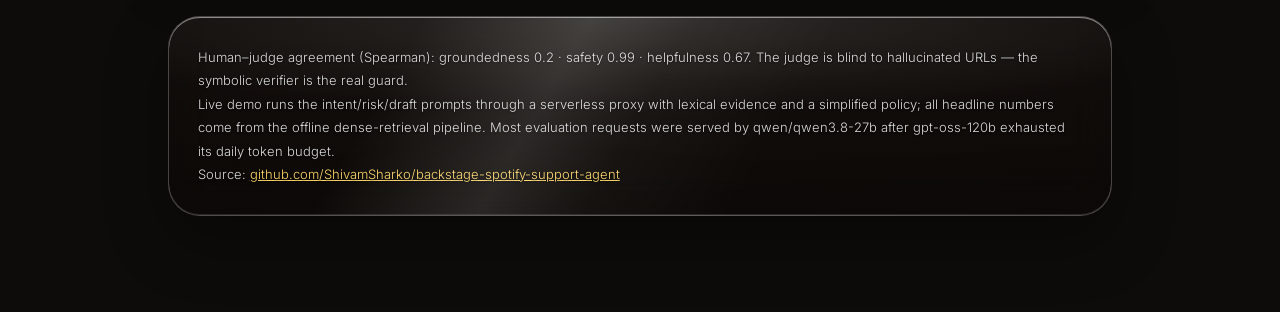
==== commit a5fe2c83: "Revert to Instrument Serif + Inter typography; keep explainer readability fix and smaller console he" ====
--- a/web/index.html
+++ b/web/index.html
@@ -6,7 +6,7 @@
 <title>Backstage — SpotifyCares AI support agent</title>
 <link rel="preconnect" href="https://fonts.googleapis.com">
 <link rel="preconnect" href="https://fonts.gstatic.com" crossorigin>
-<link href="https://fonts.googleapis.com/css2?family=Manrope:wght@200;500;700;800&family=DM+Sans:wght@400;500;700&display=swap" rel="stylesheet">
+<link href="https://fonts.googleapis.com/css2?family=Inter:wght@200;300;400;500;600&family=Instrument+Serif:ital@0;1&display=swap" rel="stylesheet">
 <link rel="stylesheet" href="styles.css">
 </head>
 <body>
--- a/web/styles.css
+++ b/web/styles.css
@@ -1,15 +1,15 @@
 *{box-sizing:border-box;margin:0}
-body{background:#0e0c0a;color:#fff;font:400 1rem/1.65 "DM Sans",system-ui,sans-serif;-webkit-font-smoothing:antialiased;min-height:100vh;overflow-x:hidden}
-.bg{position:fixed;inset:0;z-index:0;background:#0e0c0a url("assets/bg.png") center/cover no-repeat}
+body{background:#0e0c0a;color:#fff;font:400 1rem/1.65 "Inter",system-ui,sans-serif;-webkit-font-smoothing:antialiased;min-height:100vh;overflow-x:hidden}
+.bg{position:fixed;inset:0;z-index:0;background:#0e0c0a url("assets/bg.jpg") center/cover no-repeat}
 .bg::after{content:"";position:absolute;inset:0;background:linear-gradient(180deg,rgba(10,8,6,.62),rgba(10,8,6,.34) 40%,rgba(10,8,6,.52)),radial-gradient(60% 50% at 18% 28%,rgba(232,80,30,.16),transparent 70%),radial-gradient(50% 40% at 85% 12%,rgba(242,136,75,.12),transparent 70%)}
 .grain{position:fixed;inset:0;z-index:1;opacity:.08;pointer-events:none;background-image:url("data:image/svg+xml,%3Csvg xmlns='http://www.w3.org/2000/svg' width='120' height='120'%3E%3Cfilter id='n'%3E%3CfeTurbulence type='fractalNoise' baseFrequency='0.9' numOctaves='2'/%3E%3C/filter%3E%3Crect width='120' height='120' filter='url(%23n)' opacity='0.6'/%3E%3C/svg%3E")}
 .wrap{position:relative;z-index:2;max-width:62rem;margin:0 auto;padding:5rem 1.5rem 6rem}
-.eyebrow{font:700 .6875rem/1.4 "DM Sans",sans-serif;letter-spacing:.18em;text-transform:uppercase;color:rgba(255,255,255,.92);text-shadow:0 1px 2px rgba(0,0,0,.85),0 2px 14px rgba(0,0,0,.6)}
+.eyebrow{font-size:.6875rem;letter-spacing:.24em;text-transform:uppercase;color:#fff;font-weight:600;text-shadow:0 1px 2px rgba(0,0,0,.85),0 2px 14px rgba(0,0,0,.6)}
 .links{margin-top:1.4rem;display:flex;gap:1.4rem;flex-wrap:wrap}
-.links a{color:#1ED760;text-decoration:none;border-bottom:1px solid rgba(30,215,96,.45);font-weight:500;text-shadow:0 1px 2px rgba(0,0,0,.8)}
-.links a:hover{color:#fff;border-color:#fff}
-h1{font:800 clamp(2.7rem,6.5vw,4.2rem)/1.02 "Manrope",sans-serif;letter-spacing:-.03em;margin-top:.9rem;text-shadow:0 2px 4px rgba(0,0,0,.6),0 8px 44px rgba(0,0,0,.55)}
-.lede{max-width:34rem;color:#fff;font-size:1.0625rem;font-weight:400;margin-top:1.1rem;text-shadow:0 1px 2px rgba(0,0,0,.9),0 2px 16px rgba(0,0,0,.65)}
+.links a{color:#fff;text-decoration:none;border-bottom:1px solid rgba(255,255,255,.5);text-shadow:0 1px 2px rgba(0,0,0,.85),0 2px 14px rgba(0,0,0,.6)}
+.links a:hover{color:#ffd76a;border-color:#ffd76a}
+h1{font-family:"Instrument Serif",serif;font-style:italic;font-weight:400;font-size:clamp(3rem,7.5vw,4.8rem);line-height:1;letter-spacing:-.01em;margin-top:.9rem;text-shadow:0 2px 4px rgba(0,0,0,.6),0 8px 44px rgba(0,0,0,.55)}
+.lede{max-width:34rem;color:#fff;font-size:1.0625rem;font-weight:400;margin-top:1.1rem;text-shadow:0 1px 2px rgba(0,0,0,.85),0 2px 16px rgba(0,0,0,.6)}
 .glass{position:relative;overflow:hidden;background:radial-gradient(120% 90% at 50% 0%,rgba(255,255,255,.18),rgba(255,255,255,.06) 42%,rgba(12,10,8,.42));backdrop-filter:blur(22px) saturate(1.8) brightness(1.06);-webkit-backdrop-filter:blur(22px) saturate(1.8) brightness(1.06);border:1px solid rgba(255,255,255,.34);box-shadow:inset 0 1px 0 rgba(255,255,255,.5),inset 0 -1px 0 rgba(255,255,255,.12),0 24px 60px rgba(0,0,0,.35)}
 .glass::before{content:"";position:absolute;inset:0;border-radius:inherit;background:linear-gradient(120deg,transparent 24%,rgba(255,255,255,.12) 40%,rgba(255,255,255,.04) 50%,transparent 64%);pointer-events:none}
 .glass.dark{background:radial-gradient(120% 90% at 50% 0%,rgba(255,255,255,.13),rgba(18,14,12,.44) 55%,rgba(10,8,6,.55));border-color:rgba(255,255,255,.24)}
@@ -17,38 +17,37 @@
 .num{position:relative;overflow:hidden;background:radial-gradient(120% 90% at 50% 0%,rgba(255,255,255,.16),rgba(255,255,255,.05) 45%,rgba(12,10,8,.36));backdrop-filter:blur(20px) saturate(1.7);-webkit-backdrop-filter:blur(20px) saturate(1.7);border:1px solid rgba(255,255,255,.30);border-radius:1.8rem;box-shadow:inset 0 1px 0 rgba(255,255,255,.45),inset 0 -1px 0 rgba(255,255,255,.10),0 18px 45px rgba(0,0,0,.30);padding:1.8rem 1.6rem}
 .nums.thin{margin:1.6rem 0 0}
 .nums.thin .num{background:rgba(255,255,255,.07);backdrop-filter:none;-webkit-backdrop-filter:none;border-color:rgba(255,255,255,.18);box-shadow:inset 0 1px 0 rgba(255,255,255,.25);border-radius:1.4rem}
-.num b{display:block;font:200 clamp(2.3rem,4.8vw,3.5rem)/1 "Manrope",sans-serif;letter-spacing:-.035em;font-variant-numeric:tabular-nums;text-shadow:0 0 26px rgba(255,255,255,.4),0 2px 10px rgba(0,0,0,.45)}
-.num b i{font-style:normal;font-size:.95rem;font-weight:500;color:rgba(255,255,255,.78);margin-left:.3rem}
-.num span{display:block;margin-top:.75rem;font:700 .6875rem/1.4 "DM Sans",sans-serif;letter-spacing:.16em;text-transform:uppercase;color:rgba(255,255,255,.88)}
-.num em{display:block;font-style:normal;font-size:.8125rem;font-weight:400;color:rgba(255,255,255,.75);margin-top:.4rem}
+.num b{display:block;font-weight:200;font-size:clamp(2.3rem,4.8vw,3.5rem);letter-spacing:-.035em;line-height:1;font-variant-numeric:tabular-nums;text-shadow:0 0 26px rgba(255,255,255,.4),0 2px 10px rgba(0,0,0,.45)}
+.num b i{font-style:normal;font-size:.95rem;font-weight:300;color:rgba(255,255,255,.75);margin-left:.3rem}
+.num span{display:block;margin-top:.75rem;font-size:.6875rem;letter-spacing:.18em;text-transform:uppercase;color:rgba(255,255,255,.85)}
+.num em{display:block;font-style:normal;font-size:.8125rem;font-weight:300;color:rgba(255,255,255,.72);margin-top:.4rem}
 section{margin:3.6rem 0}
-h2{font:800 clamp(1.5rem,3vw,1.9rem)/1.15 "Manrope",sans-serif;letter-spacing:-.02em;color:#fff;margin-bottom:1.15rem;text-shadow:0 2px 18px rgba(0,0,0,.6)}
-h2.h2-sm{font-size:clamp(1.15rem,2.2vw,1.4rem);font-weight:700}
+h2{font-family:"Instrument Serif",serif;font-style:italic;font-weight:400;font-size:clamp(1.65rem,3.4vw,2.15rem);line-height:1.15;letter-spacing:.01em;text-transform:none;color:#fff;margin-bottom:1.15rem;text-shadow:0 2px 18px rgba(0,0,0,.55)}
+h2.h2-sm{font-size:clamp(1.2rem,2.3vw,1.45rem)}
 .panel h2{margin-top:0}
 .expl{max-width:44rem;color:#fff;font-size:.95rem;font-weight:400;line-height:1.7;margin-bottom:1.5rem;text-shadow:0 1px 2px rgba(0,0,0,.9),0 2px 16px rgba(0,0,0,.65)}
 .panel{padding:1.8rem;border-radius:2rem}
-textarea{width:100%;min-height:92px;resize:vertical;background:rgba(255,255,255,.08);backdrop-filter:blur(12px) saturate(1.5);-webkit-backdrop-filter:blur(12px) saturate(1.5);border:1px solid rgba(255,255,255,.28);border-radius:1.1rem;box-shadow:inset 0 1px 0 rgba(255,255,255,.30);color:#fff;padding:.95rem 1.1rem;font:400 .95rem/1.6 "DM Sans",system-ui,sans-serif}
+textarea{width:100%;min-height:92px;resize:vertical;background:rgba(255,255,255,.08);backdrop-filter:blur(12px) saturate(1.5);-webkit-backdrop-filter:blur(12px) saturate(1.5);border:1px solid rgba(255,255,255,.28);border-radius:1.1rem;box-shadow:inset 0 1px 0 rgba(255,255,255,.30);color:#fff;padding:.95rem 1.1rem;font:300 .95rem/1.6 "Inter",system-ui,sans-serif}
 textarea::placeholder{color:rgba(255,255,255,.55)}
-textarea:focus{outline:none;border-color:#1ED760}
-button{margin-top:1rem;background:#1ED760;color:#121212;border:0;border-radius:999px;padding:.9rem 1.9rem;font:800 .875rem/1 "Manrope",sans-serif;letter-spacing:.02em;cursor:pointer;box-shadow:0 8px 26px rgba(30,215,96,.35);transition:transform .12s ease}
-button:hover{transform:scale(1.045)}
-button:disabled{opacity:.5;cursor:default;transform:none}
+textarea:focus{outline:none;border-color:rgba(255,215,106,.7)}
+button{margin-top:1rem;background:rgba(255,255,255,.92);backdrop-filter:blur(12px);-webkit-backdrop-filter:blur(12px);color:#1c1108;border:0;border-radius:999px;padding:.78rem 1.7rem;font:500 .8125rem/1 "Inter",sans-serif;letter-spacing:.1em;text-transform:uppercase;cursor:pointer;box-shadow:inset 0 1px 0 rgba(255,255,255,.85),0 10px 30px rgba(0,0,0,.35)}
+button:disabled{opacity:.5;cursor:default}
 #out{margin-top:1.5rem}
-.stage{border-top:1px solid rgba(255,255,255,.16);padding:1.05rem 0;font-weight:400;font-size:.95rem;color:rgba(255,255,255,.96)}
+.stage{border-top:1px solid rgba(255,255,255,.16);padding:1.05rem 0;font-weight:300;font-size:.95rem;color:rgba(255,255,255,.95)}
 .stage:first-child{border-top:0}
 .stage .eyebrow{display:block;margin-bottom:.45rem}
-.stage .bad{color:#ff5c5c;font-weight:700}
-.stage .ok{color:#1ED760;font-weight:700}
-.ev{color:rgba(255,255,255,.8);font-size:.875rem;border-left:2px solid #1ED760;padding:.35rem 0 .35rem .9rem;margin:.5rem 0}
-.fine{font-size:.8125rem;font-weight:400;color:rgba(255,255,255,.85);margin-top:.9rem;text-shadow:0 1px 2px rgba(0,0,0,.9),0 2px 14px rgba(0,0,0,.6)}
+.stage .bad{color:#ffb0a0;font-weight:400}
+.stage .ok{color:#a5e8c0;font-weight:400}
+.ev{color:rgba(255,255,255,.78);font-size:.875rem;border-left:2px solid rgba(255,215,106,.65);padding:.35rem 0 .35rem .9rem;margin:.5rem 0}
+.fine{font-size:.8125rem;font-weight:300;color:rgba(255,255,255,.85);margin-top:.9rem;text-shadow:0 1px 2px rgba(0,0,0,.9),0 2px 14px rgba(0,0,0,.6)}
 .sliderwrap{position:relative;padding-bottom:2.2rem}
-input[type=range]{width:100%;accent-color:#1ED760}
-.thrval{position:absolute;top:calc(100% - 1.9rem);transform:translateX(-50%);background:#1ED760;color:#121212;font:800 .8125rem/1 "Manrope",sans-serif;letter-spacing:.04em;padding:.5rem .75rem;border-radius:999px;box-shadow:0 6px 18px rgba(0,0,0,.4);transition:left .05s linear,background .25s}
+input[type=range]{width:100%;accent-color:#ffd76a}
+.thrval{position:absolute;top:calc(100% - 1.9rem);transform:translateX(-50%);background:rgba(255,215,106,.96);color:#1c1108;font:500 .8125rem/1 "Inter",sans-serif;letter-spacing:.06em;padding:.5rem .75rem;border-radius:999px;box-shadow:0 6px 18px rgba(0,0,0,.4);transition:left .05s linear,background .25s}
 .thrval::before{content:"";position:absolute;left:50%;top:-3px;width:9px;height:9px;background:inherit;transform:translateX(-50%) rotate(45deg);border-radius:2px}
-.thrval.calm{background:rgba(255,255,255,.92);color:#121212}
-.thrval.warn{background:#E22929;color:#fff}
+.thrval.calm{background:rgba(143,211,167,.96)}
+.thrval.warn{background:rgba(255,143,122,.96)}
 .pulse{animation:pulse .35s ease}
 @keyframes pulse{0%{transform:scale(1.07);text-shadow:0 0 34px rgba(255,255,255,.75),0 2px 10px rgba(0,0,0,.45)}100%{transform:scale(1)}}
-footer{margin-top:4rem;padding:1.8rem;border-radius:2rem;font-size:.8125rem;font-weight:400;color:rgba(255,255,255,.88);line-height:1.8;text-shadow:0 1px 2px rgba(0,0,0,.85)}
-footer a{color:#1ED760}
+footer{margin-top:4rem;padding:1.8rem;border-radius:2rem;font-size:.8125rem;font-weight:300;color:rgba(255,255,255,.85);line-height:1.8;text-shadow:0 1px 2px rgba(0,0,0,.85)}
+footer a{color:#ffd76a}
 @media(max-width:640px){.nums{grid-template-columns:1fr}.bg{background-image:url("assets/bg-mobile.jpg")}textarea{font-size:1rem;min-height:132px}.nums.thin{margin:1.2rem 0 0}}
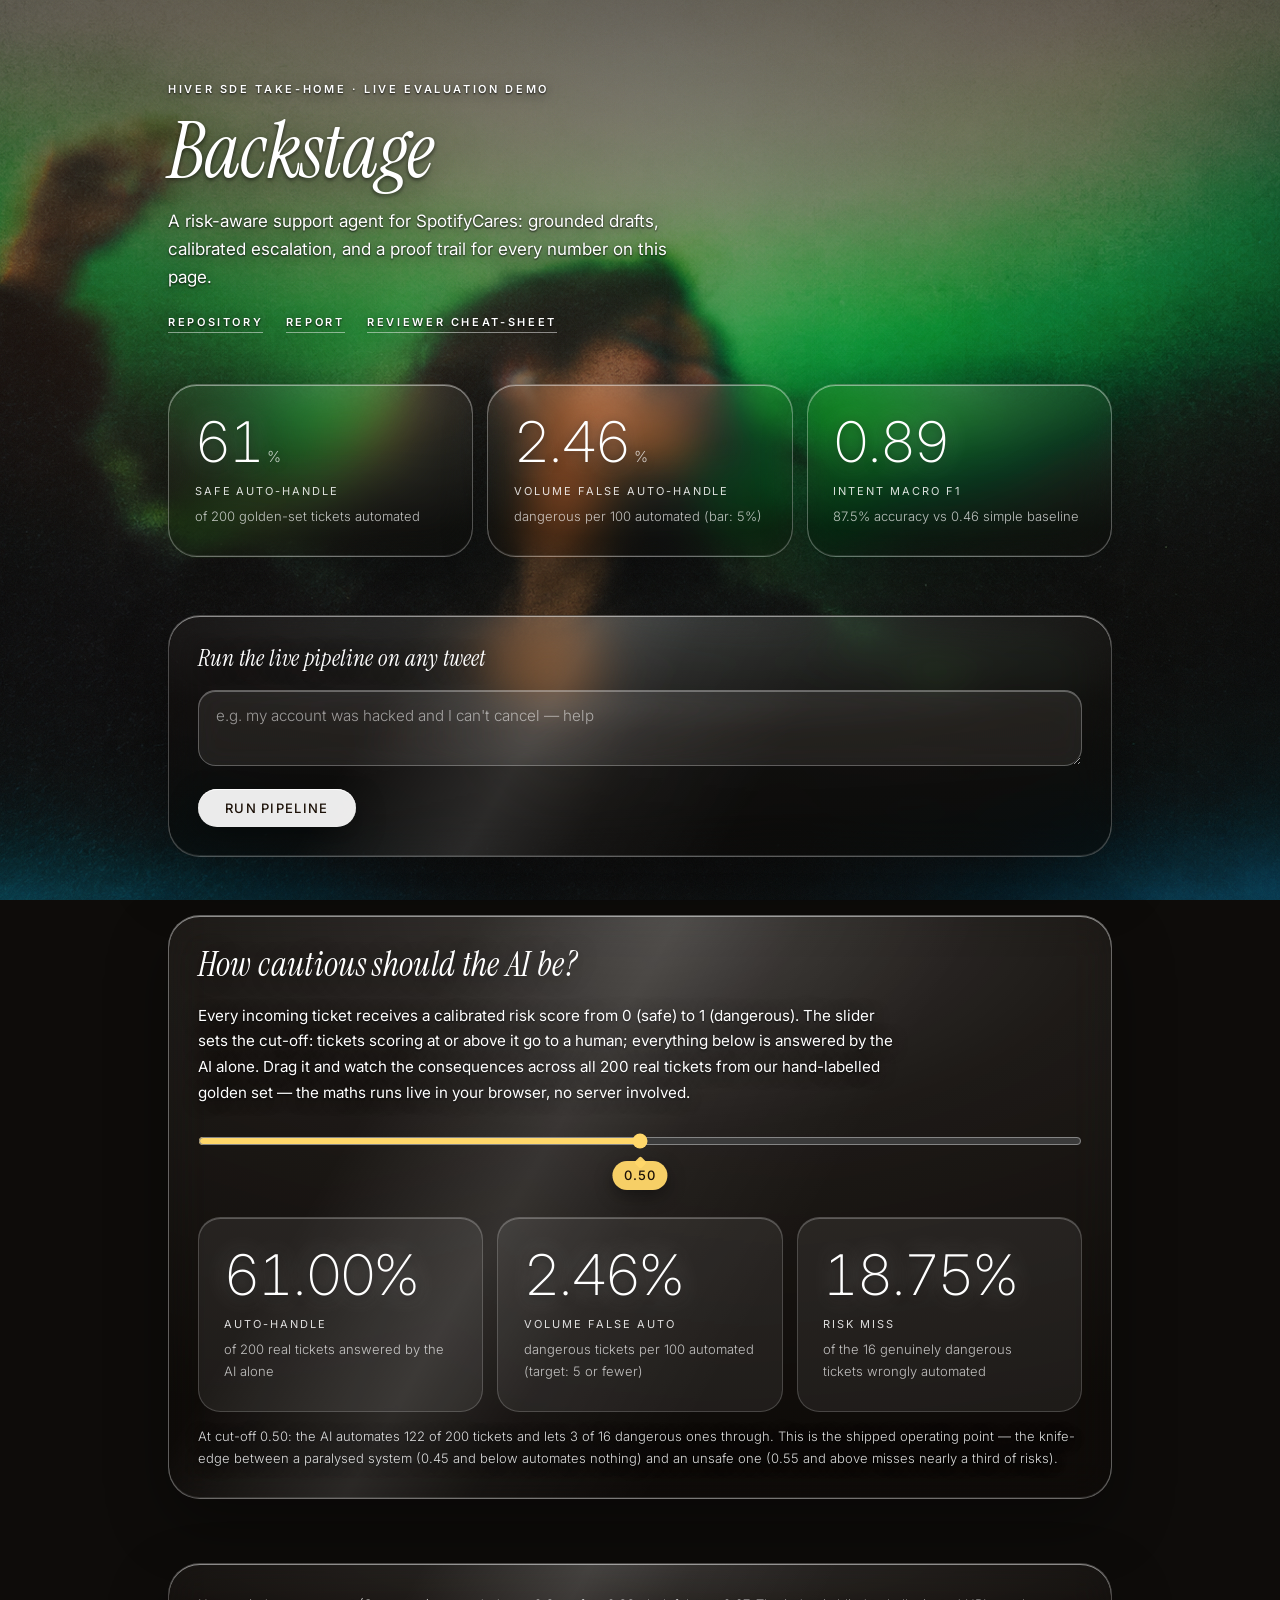
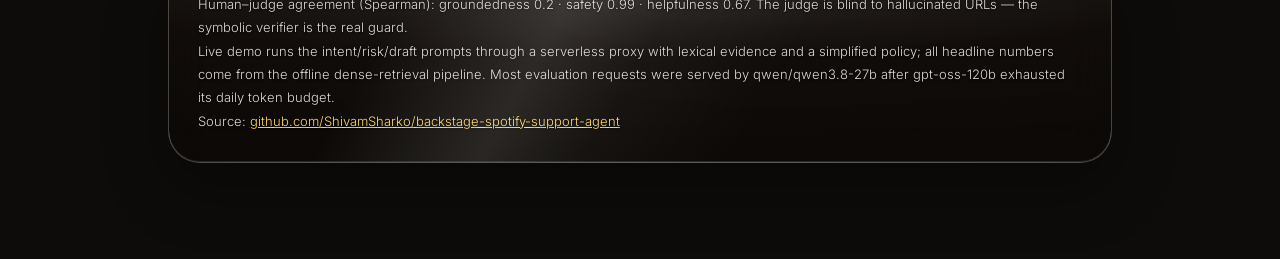
==== commit c4e308d6: "Console box sized to its use: 2-row auto-growing textarea, no dead space when output empty" ====
--- a/web/index.html
+++ b/web/index.html
@@ -28,7 +28,7 @@
   <section>
     <div class="panel glass dark">
       <h2 class="h2-sm">Run the live pipeline on any tweet</h2>
-      <textarea id="tweet" rows="3" placeholder="e.g. my account was hacked and I can't cancel — help"></textarea>
+      <textarea id="tweet" rows="2" placeholder="e.g. my account was hacked and I can't cancel — help"></textarea>
       <button id="run">Run pipeline</button>
       <div id="out"></div>
     </div>
--- a/web/styles.css
+++ b/web/styles.css
@@ -1,6 +1,6 @@
 *{box-sizing:border-box;margin:0}
 body{background:#0e0c0a;color:#fff;font:400 1rem/1.65 "Inter",system-ui,sans-serif;-webkit-font-smoothing:antialiased;min-height:100vh;overflow-x:hidden}
-.bg{position:fixed;inset:0;z-index:0;background:#0e0c0a url("assets/bg.jpg") center/cover no-repeat}
+.bg{position:fixed;inset:0;z-index:0;background:#0e0c0a url("assets/bg.png") center/cover no-repeat}
 .bg::after{content:"";position:absolute;inset:0;background:linear-gradient(180deg,rgba(10,8,6,.62),rgba(10,8,6,.34) 40%,rgba(10,8,6,.52)),radial-gradient(60% 50% at 18% 28%,rgba(232,80,30,.16),transparent 70%),radial-gradient(50% 40% at 85% 12%,rgba(242,136,75,.12),transparent 70%)}
 .grain{position:fixed;inset:0;z-index:1;opacity:.08;pointer-events:none;background-image:url("data:image/svg+xml,%3Csvg xmlns='http://www.w3.org/2000/svg' width='120' height='120'%3E%3Cfilter id='n'%3E%3CfeTurbulence type='fractalNoise' baseFrequency='0.9' numOctaves='2'/%3E%3C/filter%3E%3Crect width='120' height='120' filter='url(%23n)' opacity='0.6'/%3E%3C/svg%3E")}
 .wrap{position:relative;z-index:2;max-width:62rem;margin:0 auto;padding:5rem 1.5rem 6rem}
@@ -27,12 +27,13 @@
 .panel h2{margin-top:0}
 .expl{max-width:44rem;color:#fff;font-size:.95rem;font-weight:400;line-height:1.7;margin-bottom:1.5rem;text-shadow:0 1px 2px rgba(0,0,0,.9),0 2px 16px rgba(0,0,0,.65)}
 .panel{padding:1.8rem;border-radius:2rem}
-textarea{width:100%;min-height:92px;resize:vertical;background:rgba(255,255,255,.08);backdrop-filter:blur(12px) saturate(1.5);-webkit-backdrop-filter:blur(12px) saturate(1.5);border:1px solid rgba(255,255,255,.28);border-radius:1.1rem;box-shadow:inset 0 1px 0 rgba(255,255,255,.30);color:#fff;padding:.95rem 1.1rem;font:300 .95rem/1.6 "Inter",system-ui,sans-serif}
+textarea{width:100%;min-height:58px;max-height:240px;overflow-y:auto;resize:vertical;background:rgba(255,255,255,.08);backdrop-filter:blur(12px) saturate(1.5);-webkit-backdrop-filter:blur(12px) saturate(1.5);border:1px solid rgba(255,255,255,.28);border-radius:1.1rem;box-shadow:inset 0 1px 0 rgba(255,255,255,.30);color:#fff;padding:.85rem 1.1rem;font:300 .95rem/1.55 "Inter",system-ui,sans-serif}
 textarea::placeholder{color:rgba(255,255,255,.55)}
 textarea:focus{outline:none;border-color:rgba(255,215,106,.7)}
 button{margin-top:1rem;background:rgba(255,255,255,.92);backdrop-filter:blur(12px);-webkit-backdrop-filter:blur(12px);color:#1c1108;border:0;border-radius:999px;padding:.78rem 1.7rem;font:500 .8125rem/1 "Inter",sans-serif;letter-spacing:.1em;text-transform:uppercase;cursor:pointer;box-shadow:inset 0 1px 0 rgba(255,255,255,.85),0 10px 30px rgba(0,0,0,.35)}
 button:disabled{opacity:.5;cursor:default}
 #out{margin-top:1.5rem}
+#out:empty{display:none;margin-top:0}
 .stage{border-top:1px solid rgba(255,255,255,.16);padding:1.05rem 0;font-weight:300;font-size:.95rem;color:rgba(255,255,255,.95)}
 .stage:first-child{border-top:0}
 .stage .eyebrow{display:block;margin-bottom:.45rem}
@@ -50,4 +51,4 @@
 @keyframes pulse{0%{transform:scale(1.07);text-shadow:0 0 34px rgba(255,255,255,.75),0 2px 10px rgba(0,0,0,.45)}100%{transform:scale(1)}}
 footer{margin-top:4rem;padding:1.8rem;border-radius:2rem;font-size:.8125rem;font-weight:300;color:rgba(255,255,255,.85);line-height:1.8;text-shadow:0 1px 2px rgba(0,0,0,.85)}
 footer a{color:#ffd76a}
-@media(max-width:640px){.nums{grid-template-columns:1fr}.bg{background-image:url("assets/bg-mobile.jpg")}textarea{font-size:1rem;min-height:132px}.nums.thin{margin:1.2rem 0 0}}
+@media(max-width:640px){.nums{grid-template-columns:1fr}.bg{background-image:url("assets/bg-mobile.jpg")}textarea{font-size:1rem;min-height:64px}.nums.thin{margin:1.2rem 0 0}}
